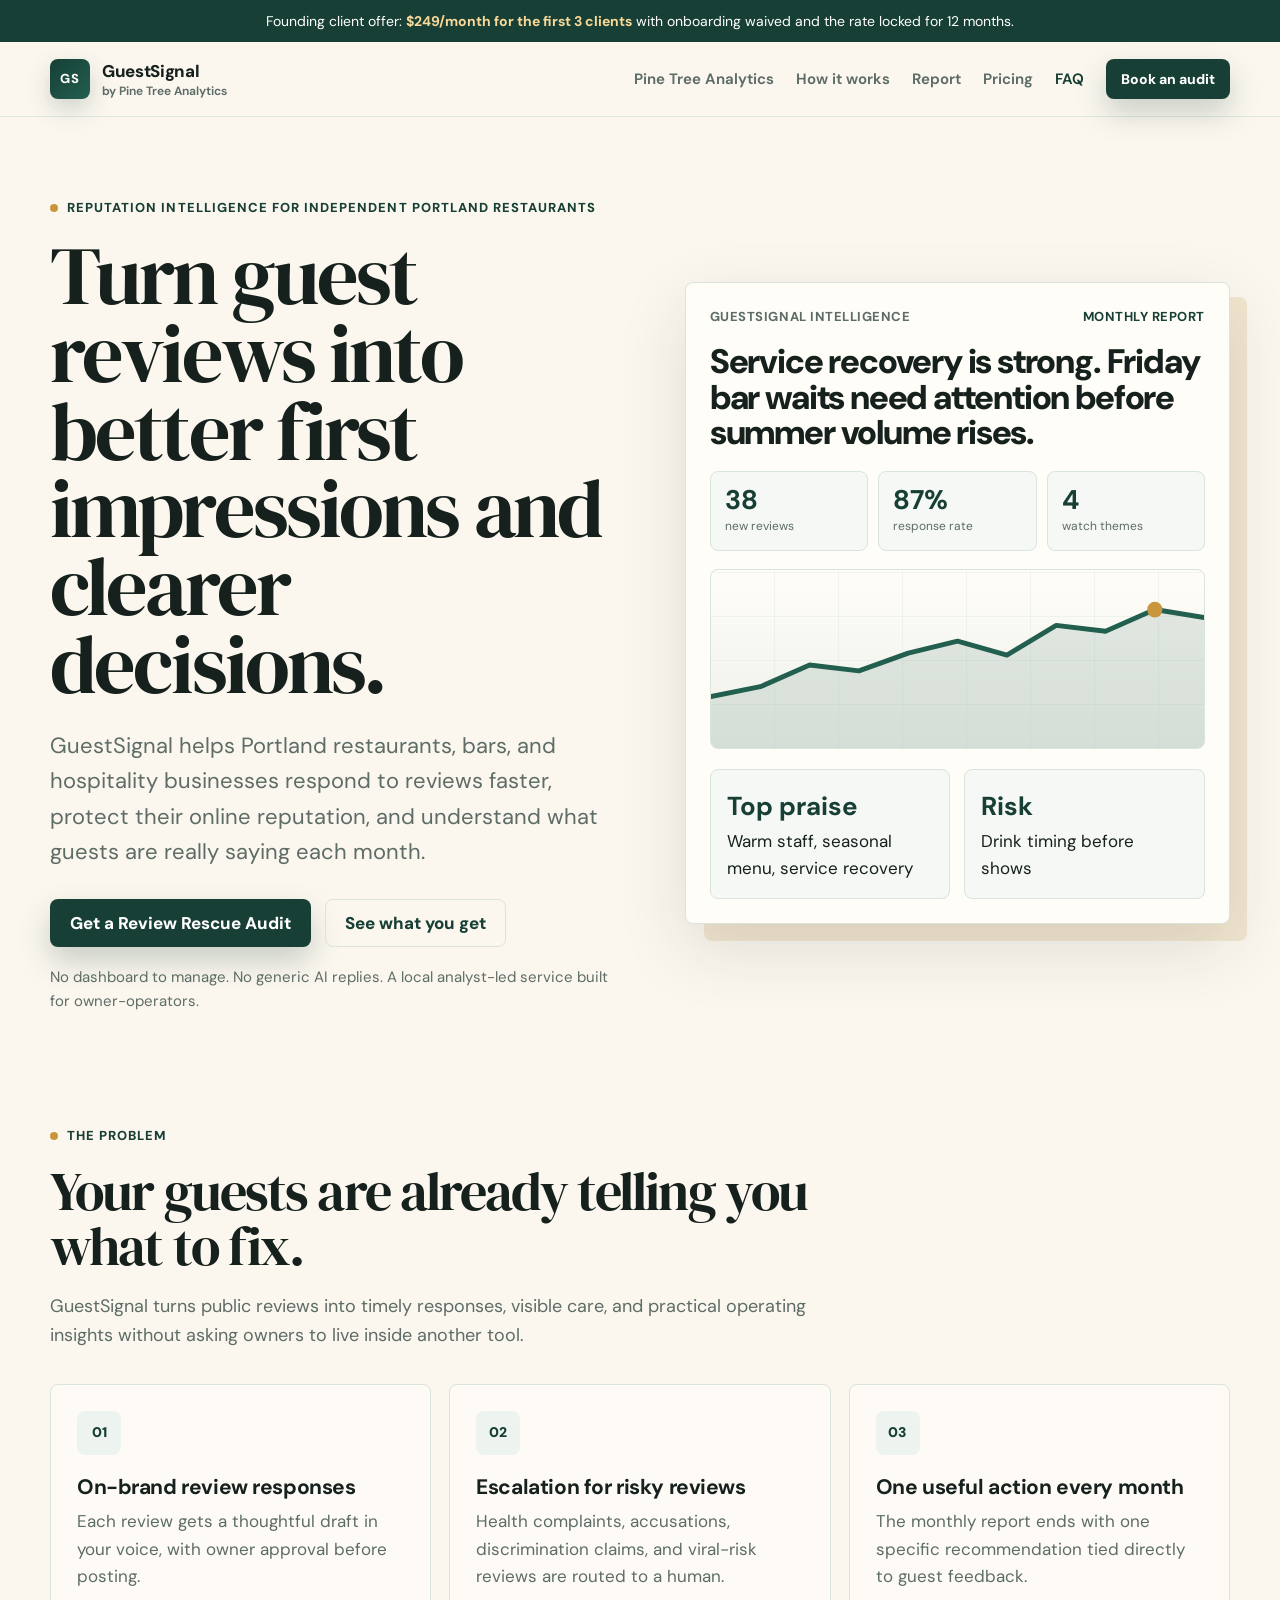
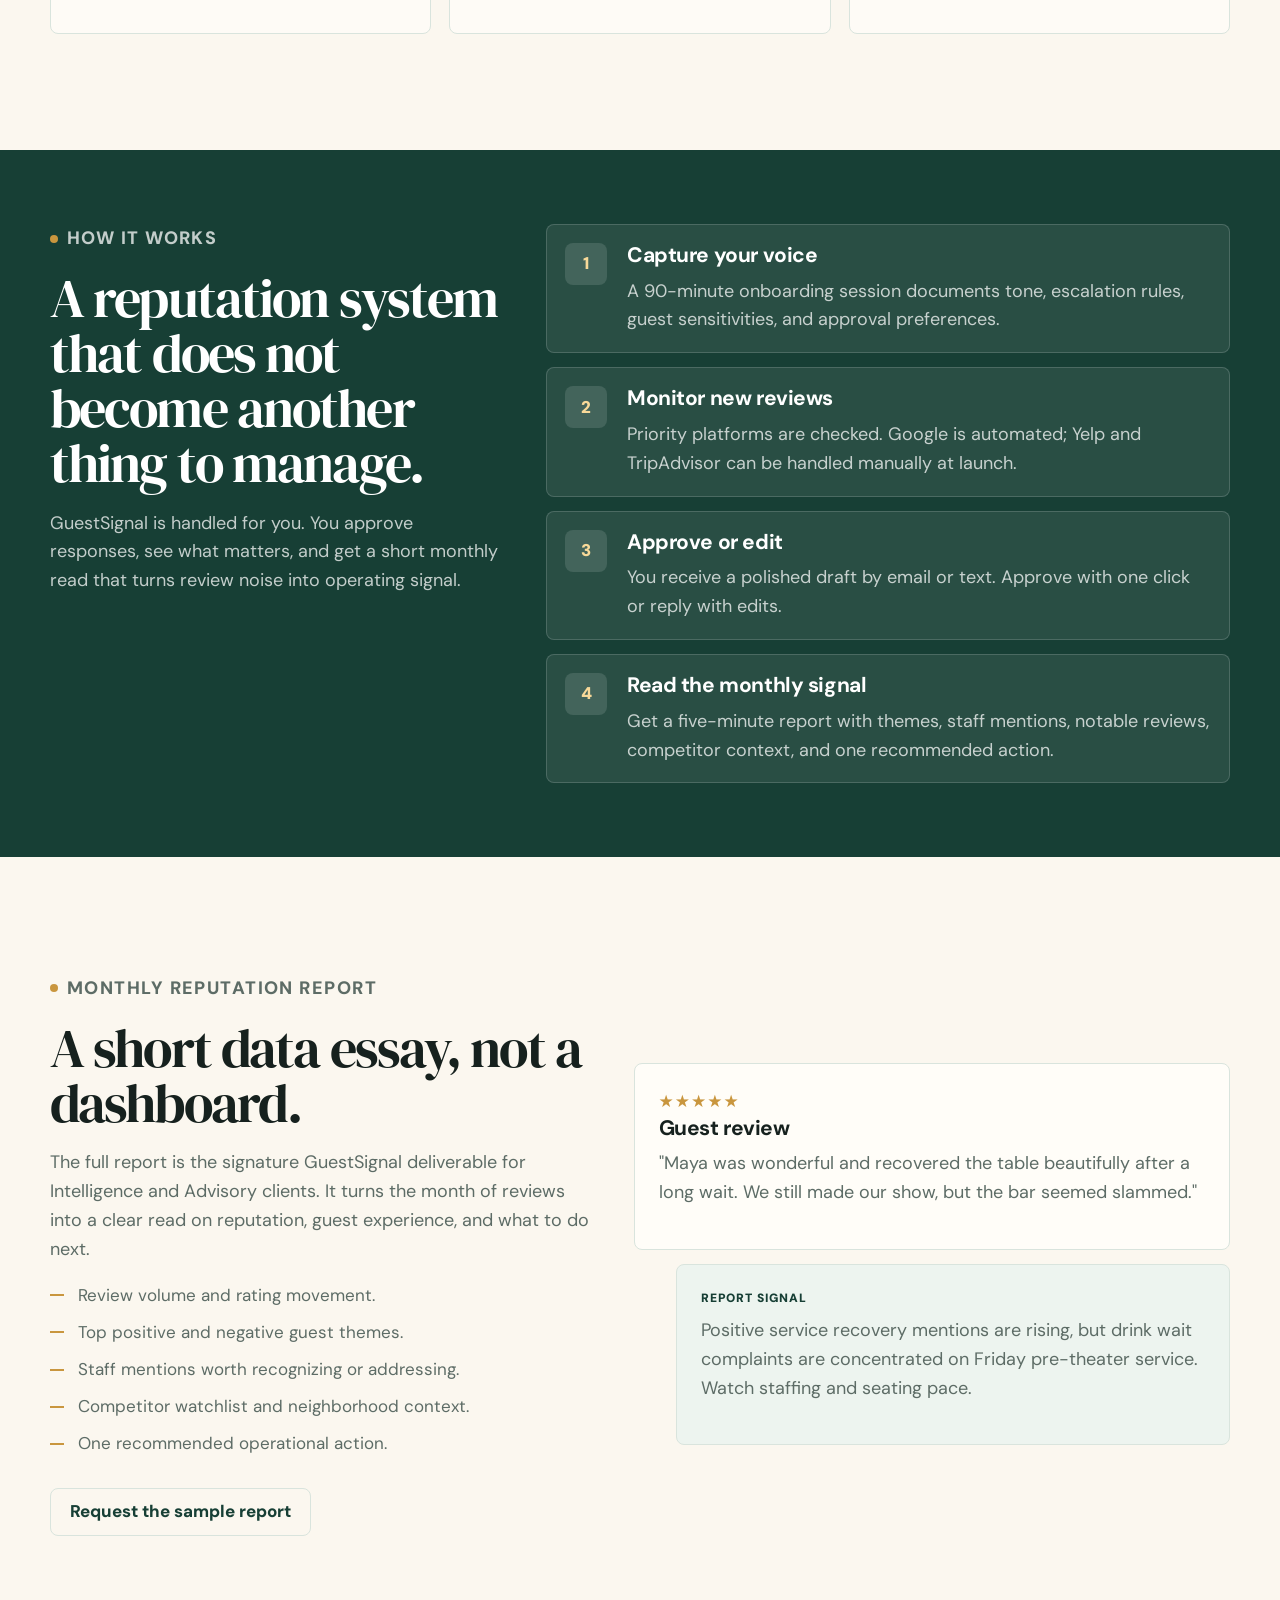
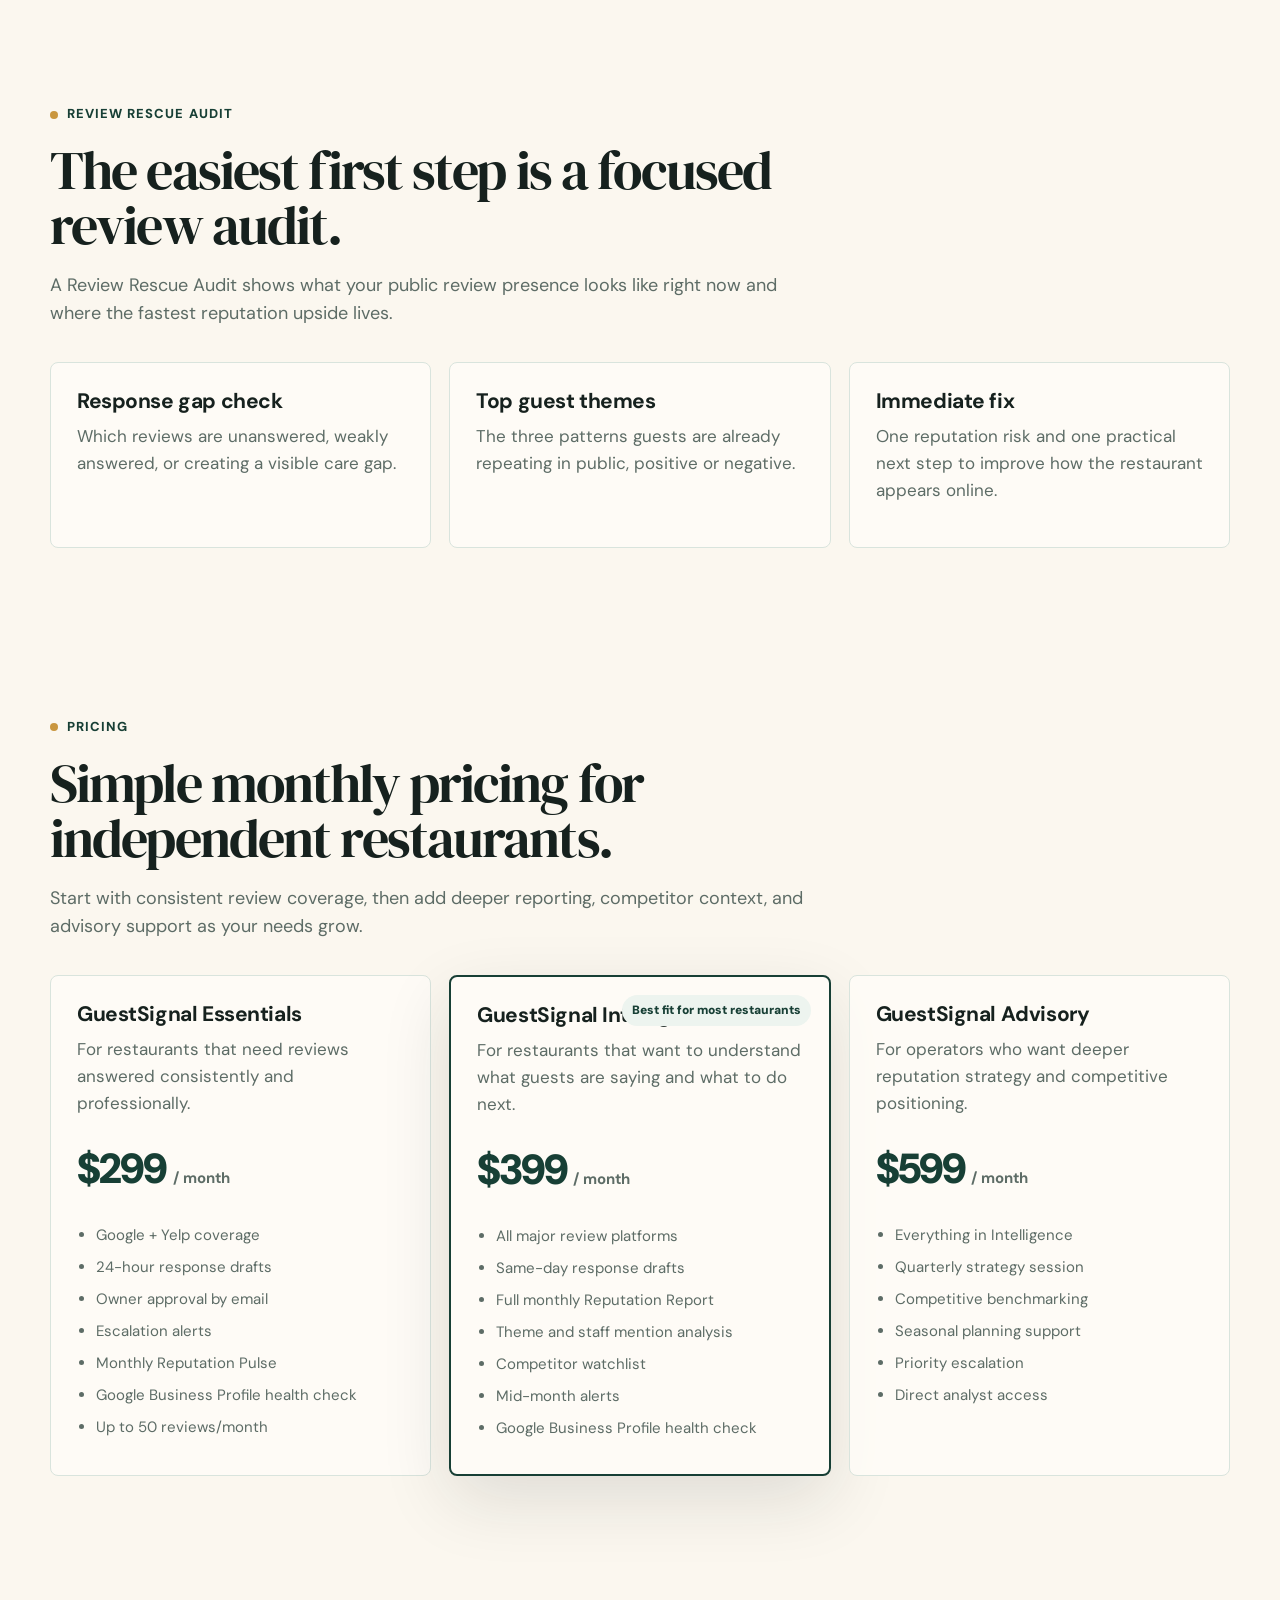
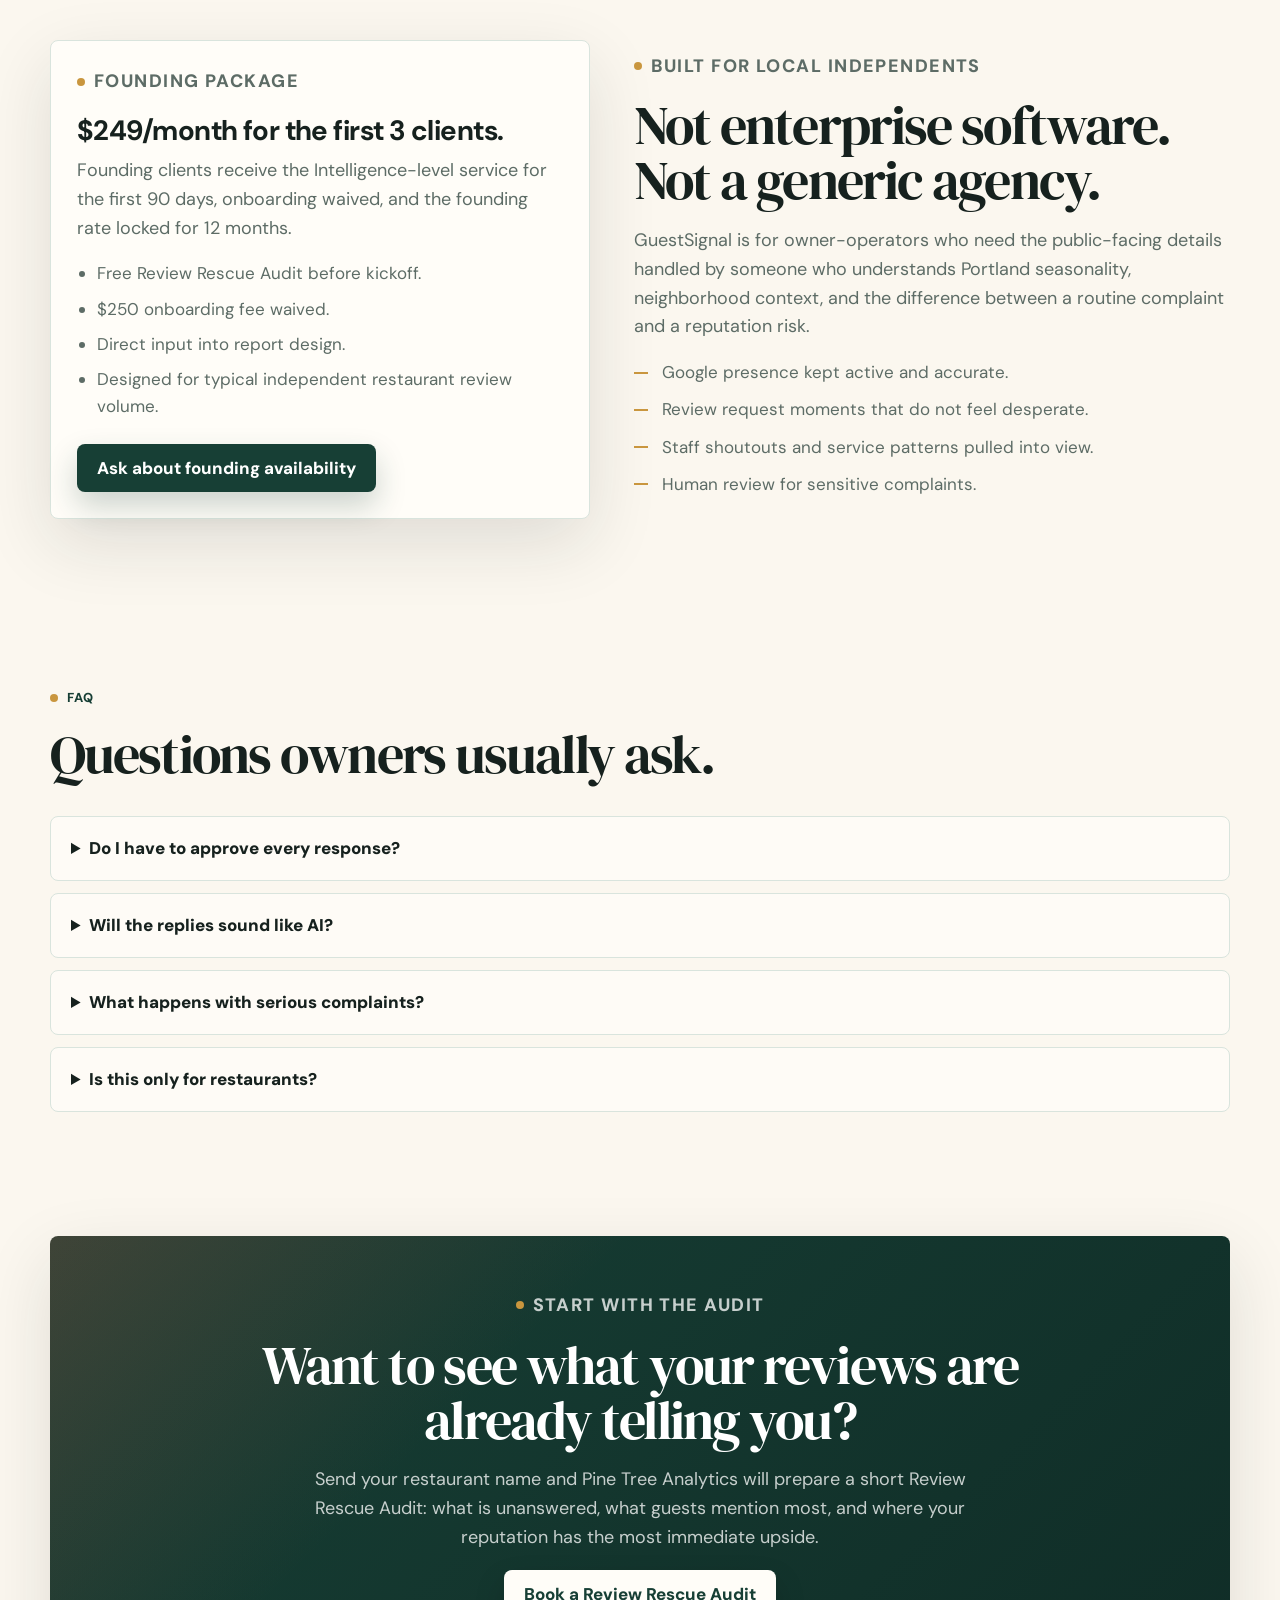
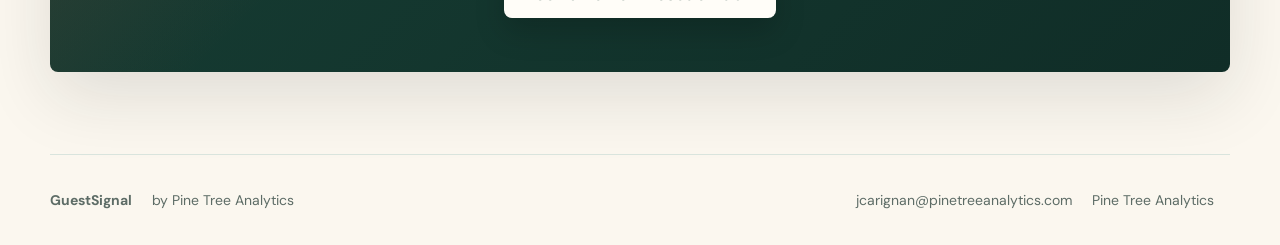
==== guestsignal/index.html @ f6eaa719 "Rebuild Pine Tree Analytics and GuestSignal landing pages" ====
<!DOCTYPE html>
<html lang="en">
<head>
  <meta charset="UTF-8" />
  <meta name="viewport" content="width=device-width, initial-scale=1.0" />
  <title>GuestSignal by Pine Tree Analytics | Review Response and Reputation Intelligence</title>
  <meta
    name="description"
    content="GuestSignal helps Portland restaurants respond to reviews, protect their public reputation, and turn guest feedback into practical monthly operating signals."
  />
  <link rel="preconnect" href="https://fonts.googleapis.com" />
  <link rel="preconnect" href="https://fonts.gstatic.com" crossorigin />
  <link href="https://fonts.googleapis.com/css2?family=DM+Serif+Display:ital@0;1&family=DM+Sans:wght@300;400;500;600;700&display=swap" rel="stylesheet" />
  <link rel="stylesheet" href="../style.css" />
</head>
<body class="service-layout">
  <div class="announcement">
    Founding client offer: <strong>$249/month for the first 3 clients</strong> with onboarding waived and the rate locked for 12 months.
  </div>

  <header class="site-header">
    <nav class="site-nav" aria-label="Main navigation">
      <a class="brand" href="/">
        <span class="brand-mark" aria-hidden="true">GS</span>
        <span>
          GuestSignal
          <small>by Pine Tree Analytics</small>
        </span>
      </a>
      <button class="nav-toggle" type="button" aria-expanded="false" aria-controls="primary-navigation">
        <span class="sr-only">Toggle navigation</span>
        <span></span>
        <span></span>
        <span></span>
      </button>
      <div class="nav-links" id="primary-navigation">
        <a href="/">Pine Tree Analytics</a>
        <a href="#how">How it works</a>
        <a href="#report">Report</a>
        <a href="#pricing">Pricing</a>
        <a href="#faq">FAQ</a>
        <a class="button button-small" href="mailto:jcarignan@pinetreeanalytics.com?subject=Review%20Rescue%20Audit">Book an audit</a>
      </div>
    </nav>
  </header>

  <main>
    <section class="hero hero-service">
      <div class="hero-copy reveal">
        <p class="eyebrow"><span></span> Reputation intelligence for independent Portland restaurants</p>
        <h1>Turn guest reviews into better first impressions and clearer decisions.</h1>
        <p class="lead">
          GuestSignal helps Portland restaurants, bars, and hospitality businesses respond to reviews faster, protect their online reputation, and understand what guests are really saying each month.
        </p>
        <div class="hero-actions">
          <a class="button" href="mailto:jcarignan@pinetreeanalytics.com?subject=Review%20Rescue%20Audit">Get a Review Rescue Audit</a>
          <a class="button button-secondary" href="#report">See what you get</a>
        </div>
        <p class="microcopy">No dashboard to manage. No generic AI replies. A local analyst-led service built for owner-operators.</p>
      </div>

      <div class="report-shell reveal" aria-label="Sample monthly reputation report preview">
        <div class="report-topline">
          <span>GuestSignal Intelligence</span>
          <strong>Monthly report</strong>
        </div>
        <div class="report-headline">
          Service recovery is strong. Friday bar waits need attention before summer volume rises.
        </div>
        <div class="metric-grid">
          <div class="metric">
            <strong>38</strong>
            <span>new reviews</span>
          </div>
          <div class="metric">
            <strong>87%</strong>
            <span>response rate</span>
          </div>
          <div class="metric">
            <strong>4</strong>
            <span>watch themes</span>
          </div>
        </div>
        <div class="signal-chart" aria-hidden="true">
          <svg viewBox="0 0 520 180" preserveAspectRatio="none">
            <path class="chart-fill" d="M0 128 L52 118 L104 96 L156 102 L208 84 L260 72 L312 86 L364 56 L416 62 L468 40 L520 48 L520 180 L0 180 Z"></path>
            <polyline points="0,128 52,118 104,96 156,102 208,84 260,72 312,86 364,56 416,62 468,40 520,48"></polyline>
            <circle cx="468" cy="40" r="8"></circle>
          </svg>
        </div>
        <div class="service-proof">
          <div class="proof-tile">
            <strong>Top praise</strong>
            Warm staff, seasonal menu, service recovery
          </div>
          <div class="proof-tile">
            <strong>Risk</strong>
            Drink timing before shows
          </div>
        </div>
      </div>
    </section>

    <section class="section section-tight">
      <div class="section-header reveal">
        <p class="eyebrow"><span></span> The problem</p>
        <h2>Your guests are already telling you what to fix.</h2>
        <p>
          GuestSignal turns public reviews into timely responses, visible care, and practical operating insights without asking owners to live inside another tool.
        </p>
      </div>
      <div class="feature-grid">
        <article class="feature-card reveal">
          <div class="icon-badge">01</div>
          <h3>On-brand review responses</h3>
          <p>Each review gets a thoughtful draft in your voice, with owner approval before posting.</p>
        </article>
        <article class="feature-card reveal">
          <div class="icon-badge">02</div>
          <h3>Escalation for risky reviews</h3>
          <p>Health complaints, accusations, discrimination claims, and viral-risk reviews are routed to a human.</p>
        </article>
        <article class="feature-card reveal">
          <div class="icon-badge">03</div>
          <h3>One useful action every month</h3>
          <p>The monthly report ends with one specific recommendation tied directly to guest feedback.</p>
        </article>
      </div>
    </section>

    <section class="band" id="how">
      <div class="section workflow">
        <div class="reveal">
          <p class="eyebrow eyebrow-on-dark"><span></span> How it works</p>
          <h2>A reputation system that does not become another thing to manage.</h2>
          <p>
            GuestSignal is handled for you. You approve responses, see what matters, and get a short monthly read that turns review noise into operating signal.
          </p>
        </div>
        <div class="step-list">
          <article class="step-card reveal">
            <span>1</span>
            <div>
              <h3>Capture your voice</h3>
              <p>A 90-minute onboarding session documents tone, escalation rules, guest sensitivities, and approval preferences.</p>
            </div>
          </article>
          <article class="step-card reveal">
            <span>2</span>
            <div>
              <h3>Monitor new reviews</h3>
              <p>Priority platforms are checked. Google is automated; Yelp and TripAdvisor can be handled manually at launch.</p>
            </div>
          </article>
          <article class="step-card reveal">
            <span>3</span>
            <div>
              <h3>Approve or edit</h3>
              <p>You receive a polished draft by email or text. Approve with one click or reply with edits.</p>
            </div>
          </article>
          <article class="step-card reveal">
            <span>4</span>
            <div>
              <h3>Read the monthly signal</h3>
              <p>Get a five-minute report with themes, staff mentions, notable reviews, competitor context, and one recommended action.</p>
            </div>
          </article>
        </div>
      </div>
    </section>

    <section class="section split-section" id="report">
      <div class="reveal">
        <p class="eyebrow"><span></span> Monthly Reputation Report</p>
        <h2>A short data essay, not a dashboard.</h2>
        <p>
          The full report is the signature GuestSignal deliverable for Intelligence and Advisory clients. It turns the month of reviews into a clear read on reputation, guest experience, and what to do next.
        </p>
        <ul class="check-list">
          <li>Review volume and rating movement.</li>
          <li>Top positive and negative guest themes.</li>
          <li>Staff mentions worth recognizing or addressing.</li>
          <li>Competitor watchlist and neighborhood context.</li>
          <li>One recommended operational action.</li>
        </ul>
        <div class="button-row">
          <a class="button button-secondary" href="mailto:jcarignan@pinetreeanalytics.com?subject=GuestSignal%20Sample%20Report">Request the sample report</a>
        </div>
      </div>
      <div class="review-stack reveal">
        <article class="review-card">
          <div class="stars" aria-label="Five star review">&#9733;&#9733;&#9733;&#9733;&#9733;</div>
          <h3>Guest review</h3>
          <p>"Maya was wonderful and recovered the table beautifully after a long wait. We still made our show, but the bar seemed slammed."</p>
        </article>
        <article class="draft-card">
          <span>Report signal</span>
          <p>Positive service recovery mentions are rising, but drink wait complaints are concentrated on Friday pre-theater service. Watch staffing and seating pace.</p>
        </article>
      </div>
    </section>

    <section class="section">
      <div class="section-header reveal">
        <p class="eyebrow"><span></span> Review Rescue Audit</p>
        <h2>The easiest first step is a focused review audit.</h2>
        <p>
          A Review Rescue Audit shows what your public review presence looks like right now and where the fastest reputation upside lives.
        </p>
      </div>
      <div class="audit-grid">
        <article class="audit-card reveal">
          <h3>Response gap check</h3>
          <p>Which reviews are unanswered, weakly answered, or creating a visible care gap.</p>
        </article>
        <article class="audit-card reveal">
          <h3>Top guest themes</h3>
          <p>The three patterns guests are already repeating in public, positive or negative.</p>
        </article>
        <article class="audit-card reveal">
          <h3>Immediate fix</h3>
          <p>One reputation risk and one practical next step to improve how the restaurant appears online.</p>
        </article>
      </div>
    </section>

    <section class="section" id="pricing">
      <div class="section-header reveal">
        <p class="eyebrow"><span></span> Pricing</p>
        <h2>Simple monthly pricing for independent restaurants.</h2>
        <p>
          Start with consistent review coverage, then add deeper reporting, competitor context, and advisory support as your needs grow.
        </p>
      </div>
      <div class="pricing-grid">
        <article class="price-card reveal">
          <h3>GuestSignal Essentials</h3>
          <p>For restaurants that need reviews answered consistently and professionally.</p>
          <div class="price">$299 <span>/ month</span></div>
          <ul>
            <li>Google + Yelp coverage</li>
            <li>24-hour response drafts</li>
            <li>Owner approval by email</li>
            <li>Escalation alerts</li>
            <li>Monthly Reputation Pulse</li>
            <li>Google Business Profile health check</li>
            <li>Up to 50 reviews/month</li>
          </ul>
        </article>

        <article class="price-card featured reveal">
          <div class="price-tag">Best fit for most restaurants</div>
          <h3>GuestSignal Intelligence</h3>
          <p>For restaurants that want to understand what guests are saying and what to do next.</p>
          <div class="price">$399 <span>/ month</span></div>
          <ul>
            <li>All major review platforms</li>
            <li>Same-day response drafts</li>
            <li>Full monthly Reputation Report</li>
            <li>Theme and staff mention analysis</li>
            <li>Competitor watchlist</li>
            <li>Mid-month alerts</li>
            <li>Google Business Profile health check</li>
          </ul>
        </article>

        <article class="price-card reveal">
          <h3>GuestSignal Advisory</h3>
          <p>For operators who want deeper reputation strategy and competitive positioning.</p>
          <div class="price">$599 <span>/ month</span></div>
          <ul>
            <li>Everything in Intelligence</li>
            <li>Quarterly strategy session</li>
            <li>Competitive benchmarking</li>
            <li>Seasonal planning support</li>
            <li>Priority escalation</li>
            <li>Direct analyst access</li>
          </ul>
        </article>
      </div>
    </section>

    <section class="section split-section">
      <div class="offer-panel reveal">
        <p class="eyebrow"><span></span> Founding package</p>
        <h3>$249/month for the first 3 clients.</h3>
        <p>
          Founding clients receive the Intelligence-level service for the first 90 days, onboarding waived, and the founding rate locked for 12 months.
        </p>
        <ul>
          <li>Free Review Rescue Audit before kickoff.</li>
          <li>$250 onboarding fee waived.</li>
          <li>Direct input into report design.</li>
          <li>Designed for typical independent restaurant review volume.</li>
        </ul>
        <a class="button" href="mailto:jcarignan@pinetreeanalytics.com?subject=Review%20Rescue%20Audit">Ask about founding availability</a>
      </div>
      <div class="reveal">
        <p class="eyebrow"><span></span> Built for local independents</p>
        <h2>Not enterprise software. Not a generic agency.</h2>
        <p>
          GuestSignal is for owner-operators who need the public-facing details handled by someone who understands Portland seasonality, neighborhood context, and the difference between a routine complaint and a reputation risk.
        </p>
        <ul class="check-list">
          <li>Google presence kept active and accurate.</li>
          <li>Review request moments that do not feel desperate.</li>
          <li>Staff shoutouts and service patterns pulled into view.</li>
          <li>Human review for sensitive complaints.</li>
        </ul>
      </div>
    </section>

    <section class="section" id="faq">
      <div class="section-header reveal">
        <p class="eyebrow"><span></span> FAQ</p>
        <h2>Questions owners usually ask.</h2>
      </div>
      <div class="faq">
        <details class="reveal">
          <summary>Do I have to approve every response?</summary>
          <p>You can approve each response by email or text. If you prefer, safe non-escalated drafts can follow an agreed fallback after the approval window.</p>
        </details>
        <details class="reveal">
          <summary>Will the replies sound like AI?</summary>
          <p>No generic replies. Onboarding creates a voice profile for your business, and every edit you make becomes calibration.</p>
        </details>
        <details class="reveal">
          <summary>What happens with serious complaints?</summary>
          <p>Health complaints, accusations, discrimination claims, and viral-risk reviews are escalated for human review and are never treated like routine responses.</p>
        </details>
        <details class="reveal">
          <summary>Is this only for restaurants?</summary>
          <p>The launch focus is independent Portland restaurants, bars, and hospitality businesses. The same approach can also fit boutique hotels, salons, wellness studios, and specialty retail.</p>
        </details>
      </div>
    </section>

    <section class="section final-cta">
      <div class="cta-panel reveal">
        <p class="eyebrow eyebrow-on-dark"><span></span> Start with the audit</p>
        <h2>Want to see what your reviews are already telling you?</h2>
        <p>
          Send your restaurant name and Pine Tree Analytics will prepare a short Review Rescue Audit: what is unanswered, what guests mention most, and where your reputation has the most immediate upside.
        </p>
        <a class="button button-light" href="mailto:jcarignan@pinetreeanalytics.com?subject=Review%20Rescue%20Audit">Book a Review Rescue Audit</a>
      </div>
    </section>
  </main>

  <footer class="site-footer">
    <div>
      <strong>GuestSignal</strong>
      <span>by Pine Tree Analytics</span>
    </div>
    <div>
      <a href="mailto:jcarignan@pinetreeanalytics.com">jcarignan@pinetreeanalytics.com</a>
      <a href="/">Pine Tree Analytics</a>
    </div>
  </footer>

  <script src="../script.js"></script>
</body>
</html>
---- style.css ----
*, *::before, *::after {
  box-sizing: border-box;
}

:root {
  --pine: #173f35;
  --pine-2: #225f4f;
  --moss: #6f8d61;
  --gold: #c9963e;
  --brick: #9b4f3d;
  --cream: #fbf7ef;
  --paper: #fffdf8;
  --sage: #edf4ef;
  --mist: #f5f8f4;
  --ink: #16211e;
  --muted: #5d6c66;
  --line: #d9e4dd;
  --shadow: 0 24px 70px rgba(22, 33, 30, 0.12);
  --serif: "DM Serif Display", Georgia, serif;
  --sans: "DM Sans", Inter, ui-sans-serif, system-ui, -apple-system, BlinkMacSystemFont, "Segoe UI", sans-serif;
}

html {
  scroll-behavior: smooth;
  overflow-x: hidden;
}

body {
  margin: 0;
  font-family: var(--sans);
  color: var(--ink);
  background: var(--cream);
  font-size: 17px;
  line-height: 1.6;
  -webkit-font-smoothing: antialiased;
  overflow-x: hidden;
}

body.nav-open {
  overflow: hidden;
}

a {
  color: inherit;
  text-decoration: none;
}

img,
svg {
  max-width: 100%;
}

.sr-only {
  position: absolute;
  width: 1px;
  height: 1px;
  padding: 0;
  margin: -1px;
  overflow: hidden;
  clip: rect(0, 0, 0, 0);
  white-space: nowrap;
  border: 0;
}

.site-header {
  position: sticky;
  top: 0;
  z-index: 50;
  background: rgba(251, 247, 239, 0.93);
  border-bottom: 1px solid rgba(217, 228, 221, 0.86);
  backdrop-filter: blur(14px);
}

.site-nav {
  width: min(1180px, calc(100% - 44px));
  min-height: 74px;
  margin: 0 auto;
  display: flex;
  align-items: center;
  justify-content: space-between;
  gap: 24px;
}

.brand {
  display: inline-flex;
  align-items: center;
  gap: 12px;
  font-weight: 800;
  letter-spacing: -0.02em;
}

.brand small {
  display: block;
  margin-top: -3px;
  color: var(--muted);
  font-size: 12px;
  font-weight: 650;
  letter-spacing: 0;
}

.brand-mark {
  width: 40px;
  height: 40px;
  border-radius: 8px;
  display: grid;
  place-items: center;
  color: white;
  background: linear-gradient(135deg, var(--pine), var(--pine-2));
  box-shadow: 0 10px 24px rgba(23, 63, 53, 0.2);
  font-size: 13px;
  letter-spacing: 0.04em;
}

.nav-links {
  display: flex;
  align-items: center;
  gap: 22px;
  color: var(--muted);
  font-size: 15px;
  font-weight: 650;
}

.nav-links a {
  transition: color 0.18s ease;
}

.nav-links a:hover,
.nav-links a.active {
  color: var(--pine);
}

.nav-toggle {
  display: none;
  width: 42px;
  height: 42px;
  border: 1px solid var(--line);
  border-radius: 8px;
  background: var(--paper);
  padding: 10px;
}

.nav-toggle span:not(.sr-only) {
  display: block;
  height: 2px;
  margin: 5px 0;
  background: var(--pine);
}

.announcement {
  background: var(--pine);
  color: white;
  padding: 10px 22px;
  text-align: center;
  font-size: 14px;
}

.announcement strong {
  color: #f8d999;
}

.hero {
  width: min(1180px, calc(100% - 44px));
  margin: 0 auto;
  padding: 88px 0 72px;
  display: grid;
  grid-template-columns: minmax(0, 1.03fr) minmax(340px, 0.97fr);
  gap: 56px;
  align-items: center;
}

.hero-service {
  padding-top: 76px;
}

.hero-copy {
  max-width: 710px;
}

.eyebrow {
  display: inline-flex;
  align-items: center;
  gap: 9px;
  margin: 0 0 18px;
  color: var(--pine);
  font-size: 13px;
  font-weight: 800;
  letter-spacing: 0.08em;
  text-transform: uppercase;
}

.eyebrow span {
  width: 8px;
  height: 8px;
  border-radius: 99px;
  background: var(--gold);
}

.eyebrow-on-dark {
  color: #f8d999;
}

h1,
h2,
h3,
p {
  margin-top: 0;
}

h1,
h2 {
  font-family: var(--serif);
  font-weight: 400;
  letter-spacing: -0.035em;
}

h1 {
  margin-bottom: 24px;
  font-size: clamp(46px, 6.6vw, 82px);
  line-height: 0.95;
}

h2 {
  margin-bottom: 18px;
  font-size: clamp(34px, 4.2vw, 54px);
  line-height: 1.02;
}

h3 {
  margin-bottom: 9px;
  font-size: 21px;
  line-height: 1.18;
  letter-spacing: -0.02em;
}

.lead {
  max-width: 660px;
  color: var(--muted);
  font-size: clamp(19px, 2vw, 22px);
}

.hero-actions,
.button-row {
  display: flex;
  flex-wrap: wrap;
  gap: 14px;
  align-items: center;
  margin-top: 30px;
}

.button {
  display: inline-flex;
  align-items: center;
  justify-content: center;
  min-height: 48px;
  padding: 13px 19px;
  border: 1px solid transparent;
  border-radius: 8px;
  background: var(--pine);
  color: white;
  box-shadow: 0 14px 30px rgba(23, 63, 53, 0.22);
  font-weight: 800;
  line-height: 1.1;
  text-align: center;
  transition: transform 0.16s ease, box-shadow 0.16s ease, background 0.16s ease;
}

.button:hover {
  transform: translateY(-1px);
  background: var(--pine-2);
  box-shadow: 0 18px 36px rgba(23, 63, 53, 0.25);
}

.button-small {
  min-height: 40px;
  padding: 10px 14px;
  font-size: 14px;
}

.button-secondary {
  background: transparent;
  color: var(--pine);
  border-color: var(--line);
  box-shadow: none;
}

.button-secondary:hover {
  background: var(--sage);
  box-shadow: none;
}

.button-light {
  background: var(--paper);
  color: var(--pine);
  box-shadow: 0 14px 30px rgba(0, 0, 0, 0.18);
}

.button-light:hover {
  background: #ffffff;
}

.microcopy {
  margin: 18px 0 0;
  color: var(--muted);
  font-size: 15px;
}

.report-shell {
  position: relative;
  padding: 24px;
  border: 1px solid var(--line);
  border-radius: 8px;
  background: var(--paper);
  box-shadow: var(--shadow);
}

.report-shell::before {
  content: "";
  position: absolute;
  inset: 14px -18px -18px 18px;
  z-index: -1;
  border-radius: 8px;
  background: rgba(201, 150, 62, 0.18);
}

.report-topline {
  display: flex;
  justify-content: space-between;
  gap: 16px;
  color: var(--muted);
  font-size: 13px;
  font-weight: 750;
  letter-spacing: 0.04em;
  text-transform: uppercase;
}

.report-topline strong {
  color: var(--pine);
}

.report-headline {
  margin: 16px 0 20px;
  font-size: clamp(24px, 3vw, 34px);
  font-weight: 850;
  line-height: 1.05;
  letter-spacing: -0.035em;
}

.metric-grid {
  display: grid;
  grid-template-columns: repeat(3, 1fr);
  gap: 10px;
  margin-bottom: 18px;
}

.metric {
  min-width: 0;
  padding: 14px;
  border: 1px solid var(--line);
  border-radius: 8px;
  background: var(--mist);
}

.metric strong {
  display: block;
  color: var(--pine);
  font-size: 27px;
  line-height: 1;
}

.metric span {
  display: block;
  margin-top: 4px;
  color: var(--muted);
  font-size: 12px;
}

.signal-chart {
  height: 180px;
  overflow: hidden;
  border: 1px solid var(--line);
  border-radius: 8px;
  background:
    repeating-linear-gradient(to right, transparent 0, transparent 63px, rgba(217, 228, 221, 0.76) 64px),
    repeating-linear-gradient(to top, transparent 0, transparent 43px, rgba(217, 228, 221, 0.76) 44px),
    linear-gradient(to top, rgba(34, 95, 79, 0.08), transparent);
}

.signal-chart svg {
  width: 100%;
  height: 100%;
}

.signal-chart polyline {
  fill: none;
  stroke: var(--pine-2);
  stroke-width: 5;
  stroke-linecap: round;
  stroke-linejoin: round;
}

.signal-chart circle {
  fill: var(--gold);
}

.chart-fill {
  fill: rgba(34, 95, 79, 0.12);
}

.insight-box {
  margin-top: 16px;
  padding: 16px;
  border-left: 4px solid var(--gold);
  border-radius: 8px;
  background: var(--cream);
  color: var(--ink);
  font-weight: 650;
}

.insight-box span {
  display: block;
  margin-bottom: 4px;
  color: var(--pine);
  font-size: 12px;
  font-weight: 850;
  letter-spacing: 0.08em;
  text-transform: uppercase;
}

.section {
  width: min(1180px, calc(100% - 44px));
  margin: 0 auto;
  padding: 82px 0;
}

.section-tight {
  padding-top: 36px;
}

.section-header {
  max-width: 760px;
  margin-bottom: 34px;
}

.section-header p:not(.eyebrow),
.split-section p,
.workflow p,
.founder-panel p,
.cta-panel p {
  color: var(--muted);
  font-size: 18px;
}

.feature-grid,
.pricing-grid,
.audit-grid {
  display: grid;
  grid-template-columns: repeat(3, 1fr);
  gap: 18px;
}

.feature-card,
.price-card,
.audit-card,
.faq details {
  border: 1px solid var(--line);
  border-radius: 8px;
  background: rgba(255, 253, 248, 0.82);
}

.feature-card,
.audit-card {
  padding: 26px;
}

.feature-card p,
.audit-card p,
.price-card p,
.faq p {
  color: var(--muted);
}

.icon-badge {
  width: 44px;
  height: 44px;
  margin-bottom: 20px;
  display: grid;
  place-items: center;
  border-radius: 8px;
  background: var(--sage);
  color: var(--pine);
  font-size: 14px;
  font-weight: 900;
}

.band {
  margin: 34px 0;
  background: var(--pine);
  color: white;
}

.band h2,
.band h3 {
  color: white;
}

.band p {
  color: rgba(255, 255, 255, 0.74);
}

.workflow {
  display: grid;
  grid-template-columns: minmax(0, 0.8fr) minmax(0, 1.2fr);
  gap: 40px;
  align-items: start;
  padding-top: 74px;
  padding-bottom: 74px;
}

.text-link {
  display: inline-flex;
  margin-top: 14px;
  color: #f8d999;
  font-weight: 850;
  border-bottom: 2px solid rgba(248, 217, 153, 0.5);
}

.step-list {
  display: grid;
  gap: 14px;
}

.step-card {
  display: grid;
  grid-template-columns: 46px 1fr;
  gap: 16px;
  padding: 18px;
  border: 1px solid rgba(255, 255, 255, 0.16);
  border-radius: 8px;
  background: rgba(255, 255, 255, 0.08);
}

.step-card span {
  width: 42px;
  height: 42px;
  display: grid;
  place-items: center;
  border-radius: 8px;
  background: rgba(255, 255, 255, 0.12);
  color: #f8d999;
  font-weight: 900;
}

.step-card p {
  margin-bottom: 0;
}

.split-section {
  display: grid;
  grid-template-columns: minmax(0, 0.95fr) minmax(340px, 1.05fr);
  gap: 44px;
  align-items: center;
}

.review-stack {
  display: grid;
  gap: 14px;
}

.review-card,
.draft-card {
  padding: 24px;
  border: 1px solid var(--line);
  border-radius: 8px;
}

.review-card {
  background: var(--paper);
}

.draft-card {
  margin-left: 42px;
  background: var(--sage);
}

.draft-card span {
  display: block;
  margin-bottom: 8px;
  color: var(--pine);
  font-size: 12px;
  font-weight: 900;
  letter-spacing: 0.08em;
  text-transform: uppercase;
}

.stars {
  color: var(--gold);
  letter-spacing: 1px;
}

.founder-section {
  padding-top: 32px;
}

.founder-panel {
  display: grid;
  grid-template-columns: minmax(0, 0.86fr) minmax(0, 1.14fr);
  gap: 36px;
  padding: 34px;
  border: 1px solid var(--line);
  border-radius: 8px;
  background: var(--paper);
  box-shadow: 0 14px 40px rgba(22, 33, 30, 0.08);
}

.check-list {
  margin: 18px 0 0;
  padding: 0;
  list-style: none;
}

.check-list li {
  position: relative;
  margin: 10px 0;
  padding-left: 28px;
  color: var(--muted);
}

.check-list li::before {
  content: "";
  position: absolute;
  left: 0;
  top: 0.74em;
  width: 14px;
  height: 2px;
  background: var(--gold);
}

.final-cta {
  padding-top: 42px;
}

.cta-panel {
  padding: 54px 34px;
  border-radius: 8px;
  background:
    linear-gradient(135deg, rgba(155, 79, 61, 0.3), transparent 36%),
    linear-gradient(135deg, var(--pine), #102d27);
  color: white;
  text-align: center;
  box-shadow: var(--shadow);
}

.cta-panel h2 {
  max-width: 820px;
  margin-left: auto;
  margin-right: auto;
}

.cta-panel p {
  max-width: 710px;
  margin-left: auto;
  margin-right: auto;
  color: rgba(255, 255, 255, 0.76);
}

.site-footer {
  width: min(1180px, calc(100% - 44px));
  margin: 0 auto;
  padding: 34px 0;
  border-top: 1px solid var(--line);
  display: flex;
  justify-content: space-between;
  gap: 20px;
  flex-wrap: wrap;
  color: var(--muted);
  font-size: 14px;
}

.site-footer strong,
.site-footer span,
.site-footer a {
  margin-right: 16px;
}

.service-layout {
  overflow: hidden;
}

.service-proof {
  display: grid;
  grid-template-columns: 1fr 1fr;
  gap: 14px;
  margin-top: 20px;
}

.proof-tile {
  padding: 16px;
  border: 1px solid var(--line);
  border-radius: 8px;
  background: var(--mist);
}

.proof-tile strong {
  display: block;
  color: var(--pine);
  font-size: 26px;
}

.offer-panel {
  padding: 26px;
  border: 1px solid var(--line);
  border-radius: 8px;
  background: var(--paper);
  box-shadow: var(--shadow);
}

.offer-panel h3 {
  font-size: 28px;
}

.offer-panel ul {
  margin: 18px 0 24px;
  padding-left: 20px;
  color: var(--muted);
}

.offer-panel li {
  margin: 8px 0;
}

.price-card {
  position: relative;
  padding: 26px;
}

.price-card.featured {
  border: 2px solid var(--pine);
  box-shadow: var(--shadow);
  transform: translateY(-8px);
}

.price-tag {
  position: absolute;
  top: 18px;
  right: 18px;
  padding: 6px 10px;
  border-radius: 99px;
  background: var(--sage);
  color: var(--pine);
  font-size: 12px;
  font-weight: 900;
}

.price {
  margin: 18px 0;
  color: var(--pine);
  font-size: 42px;
  font-weight: 900;
  letter-spacing: -0.045em;
}

.price span {
  color: var(--muted);
  font-size: 15px;
  font-weight: 700;
  letter-spacing: 0;
}

.price-card ul {
  margin: 20px 0 0;
  padding-left: 19px;
  color: var(--muted);
  font-size: 15px;
}

.price-card li {
  margin: 8px 0;
}

.faq {
  display: grid;
  gap: 12px;
}

.faq details {
  padding: 18px 20px;
}

.faq summary {
  cursor: pointer;
  color: var(--ink);
  font-weight: 850;
}

.faq p {
  margin: 12px 0 0;
}

.redirect-page {
  min-height: 100vh;
  display: grid;
  place-items: center;
  padding: 24px;
  background: var(--cream);
}

.redirect-card {
  max-width: 620px;
  padding: 36px;
  border: 1px solid var(--line);
  border-radius: 8px;
  background: var(--paper);
  box-shadow: var(--shadow);
  text-align: center;
}

.reveal {
  opacity: 0;
  transform: translateY(26px);
  transition: opacity 0.65s ease, transform 0.65s ease;
}

.reveal.visible {
  opacity: 1;
  transform: none;
}

@media (max-width: 960px) {
  .hero,
  .workflow,
  .split-section,
  .founder-panel {
    grid-template-columns: 1fr;
  }

  .hero {
    padding-top: 58px;
  }

  .feature-grid,
  .pricing-grid,
  .audit-grid {
    grid-template-columns: 1fr;
  }

  .price-card.featured {
    transform: none;
  }
}

@media (max-width: 760px) {
  body {
    font-size: 16px;
  }

  .site-nav {
    width: min(100% - 28px, 1180px);
  }

  .nav-toggle {
    display: block;
  }

  .nav-links {
    position: fixed;
    left: 14px;
    right: 14px;
    top: 82px;
    display: none;
    flex-direction: column;
    align-items: stretch;
    gap: 0;
    padding: 12px;
    border: 1px solid var(--line);
    border-radius: 8px;
    background: var(--paper);
    box-shadow: var(--shadow);
  }

  .nav-links.open {
    display: flex;
  }

  .nav-links a {
    padding: 13px 12px;
  }

  .nav-links .button {
    margin-top: 6px;
  }

  .hero,
  .section,
  .site-footer {
    width: min(100% - 28px, 1180px);
  }

  .hero {
    grid-template-columns: 1fr;
    gap: 34px;
    padding-bottom: 48px;
  }

  h1 {
    font-size: clamp(42px, 13vw, 62px);
  }

  .metric-grid,
  .service-proof {
    grid-template-columns: 1fr;
  }

  .report-topline {
    display: grid;
  }

  .draft-card {
    margin-left: 0;
  }

  .section {
    padding: 62px 0;
  }

  .workflow {
    padding-top: 60px;
    padding-bottom: 60px;
  }

  .step-card {
    grid-template-columns: 1fr;
  }

  .founder-panel,
  .cta-panel {
    padding: 28px 22px;
  }
}

@media (prefers-reduced-motion: reduce) {
  html {
    scroll-behavior: auto;
  }

  *,
  *::before,
  *::after {
    transition-duration: 0.01ms !important;
    animation-duration: 0.01ms !important;
    animation-iteration-count: 1 !important;
  }

  .reveal {
    opacity: 1;
    transform: none;
  }
}
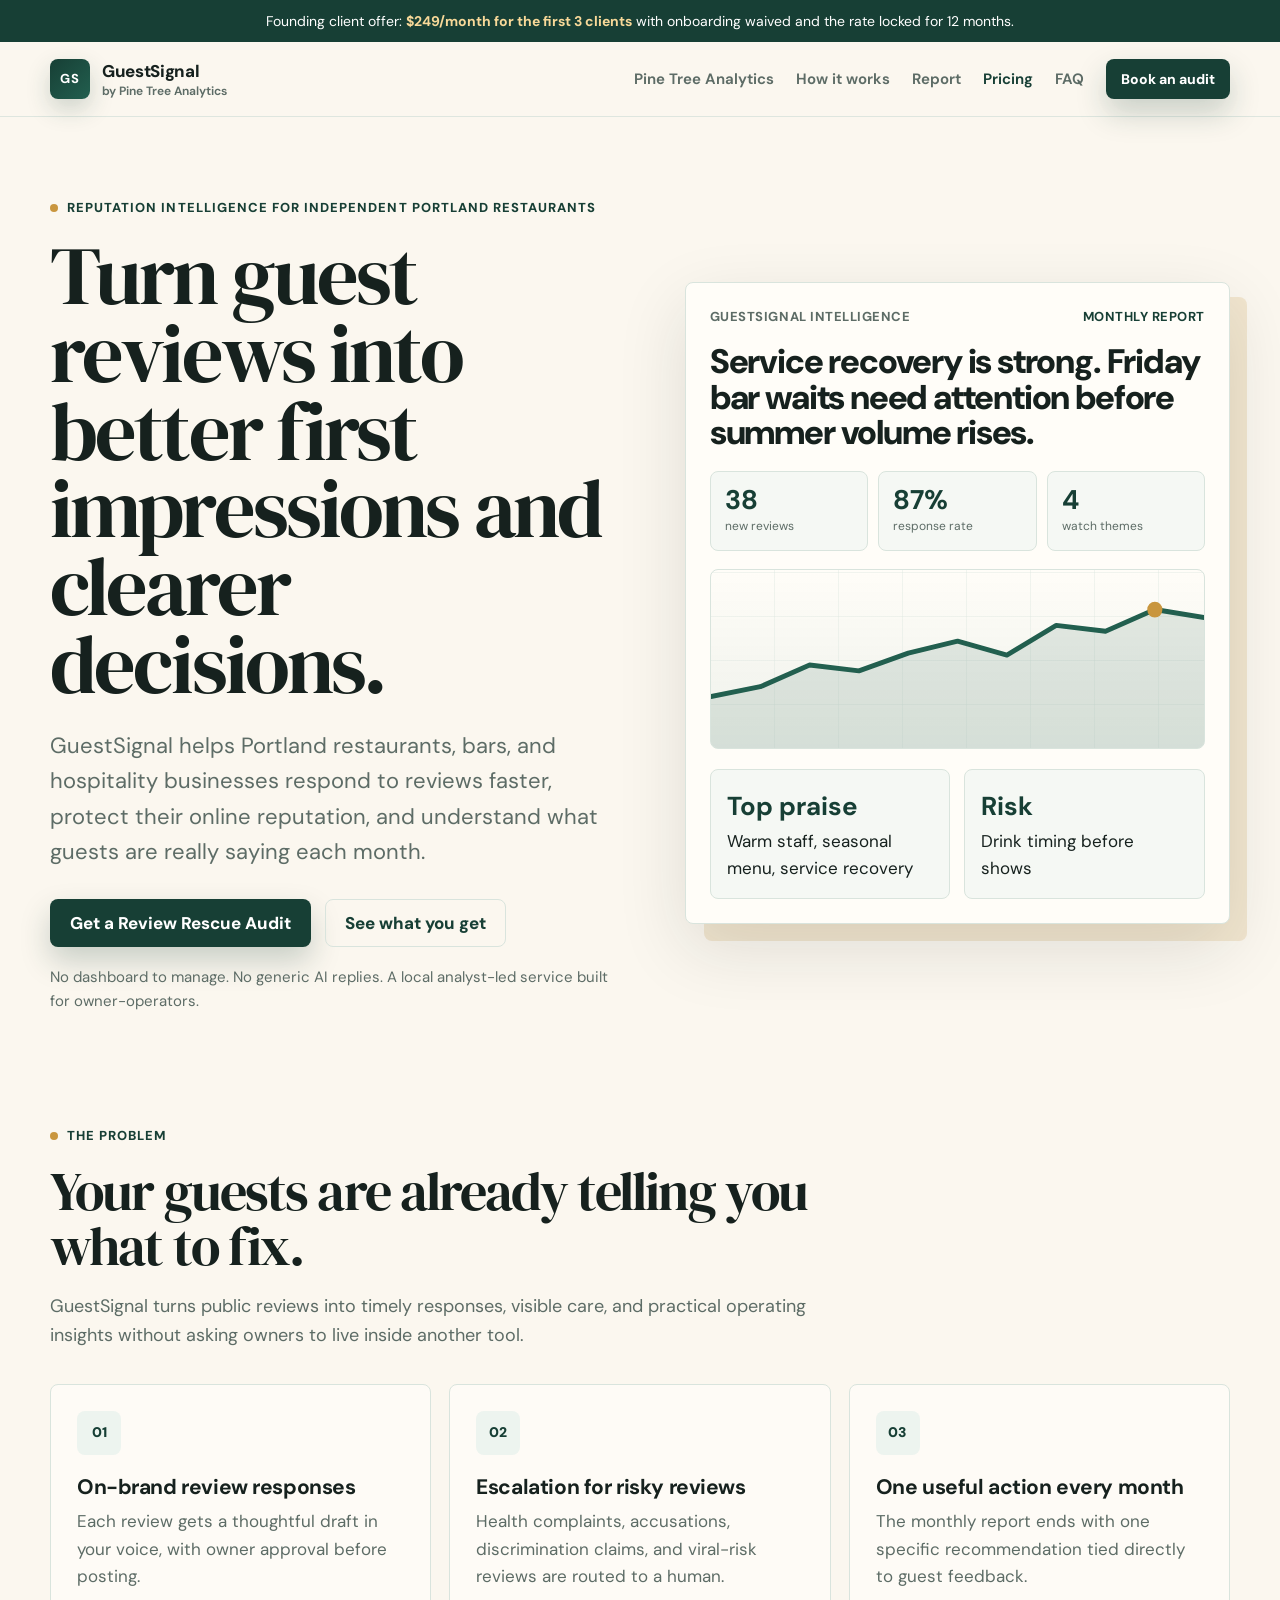
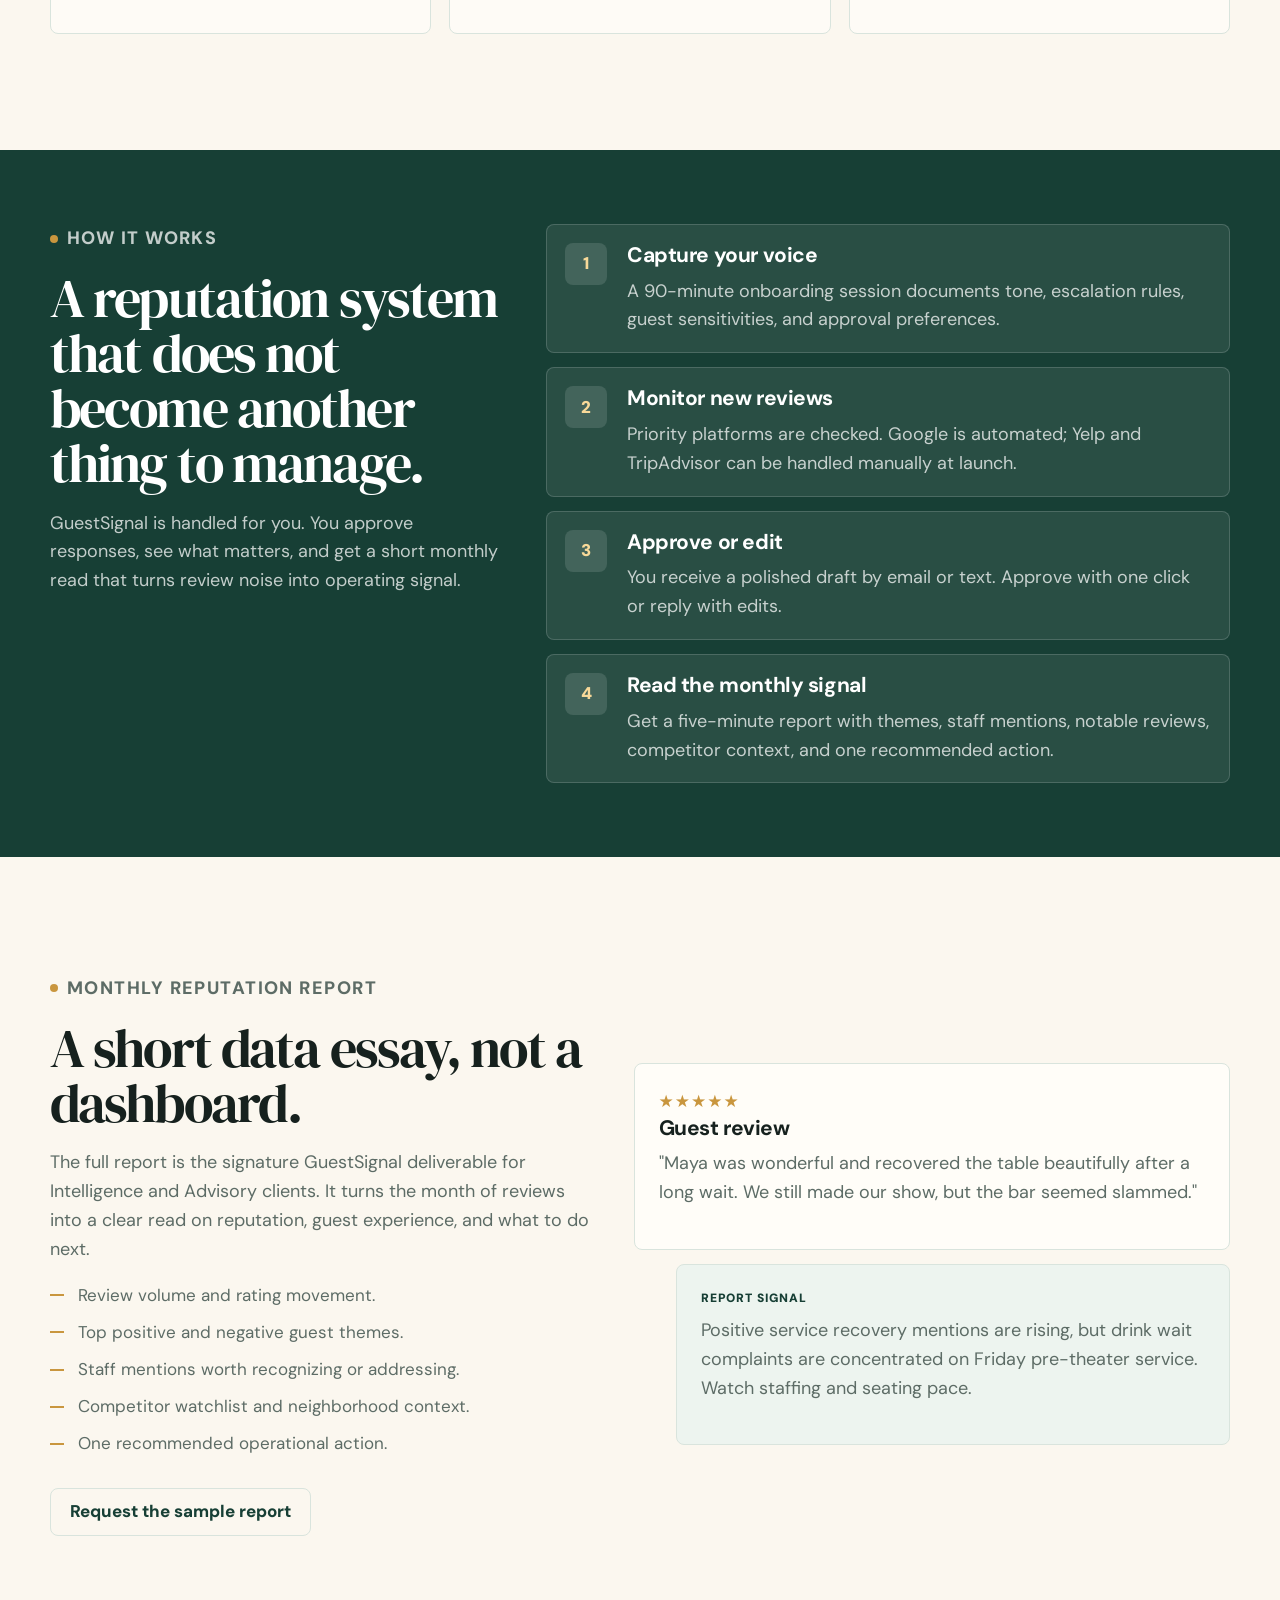
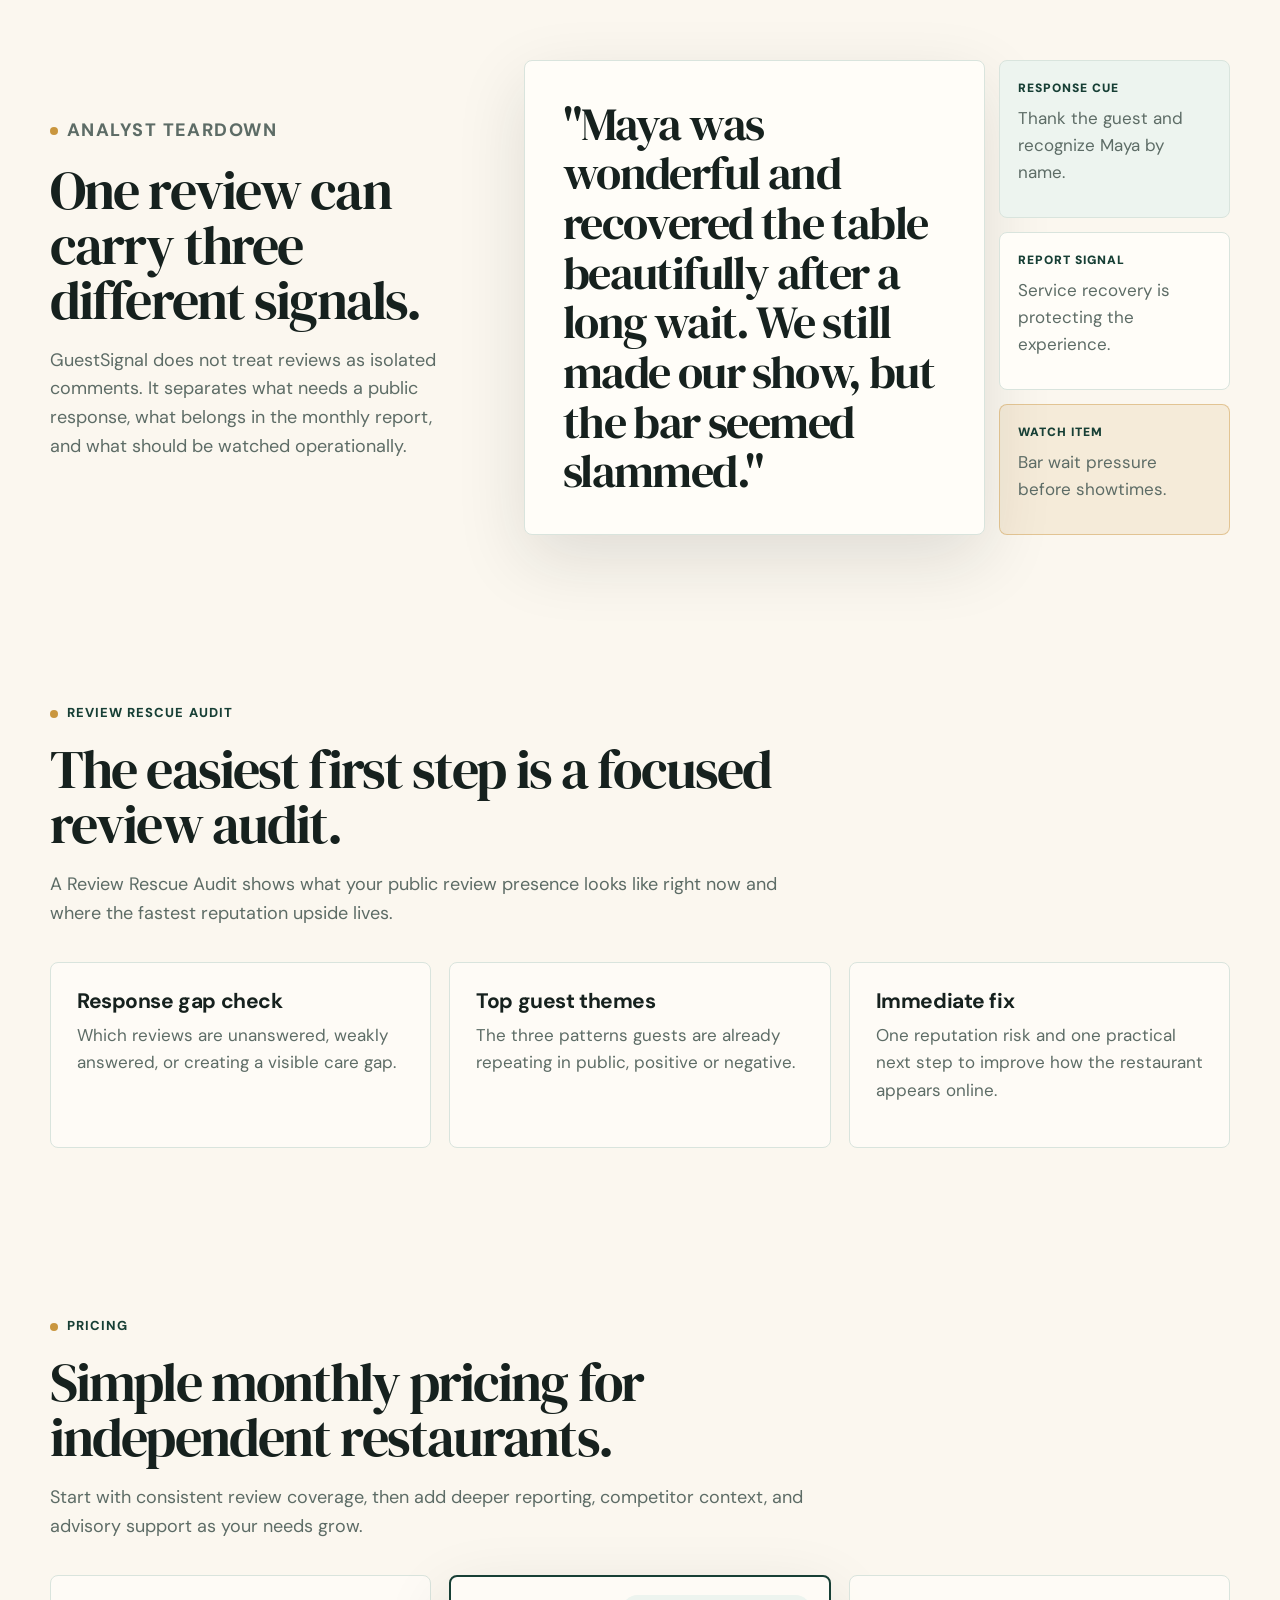
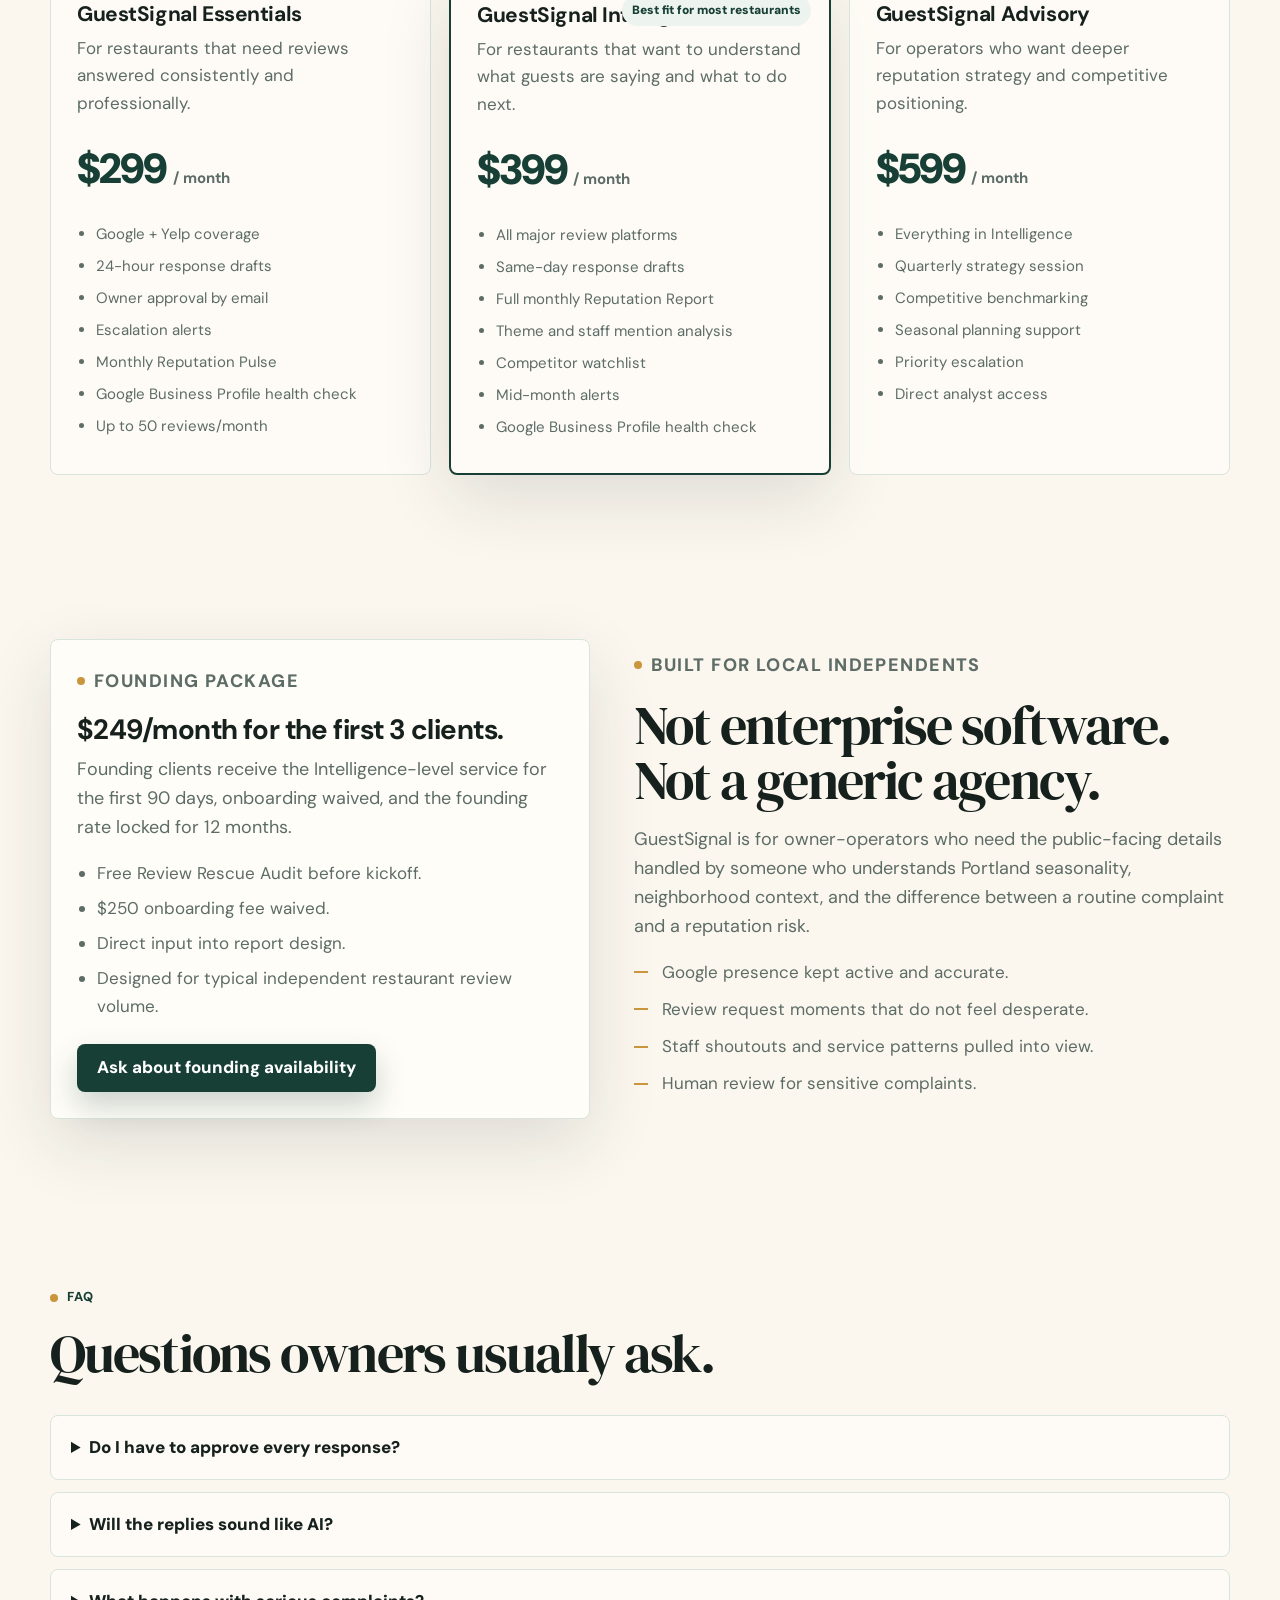
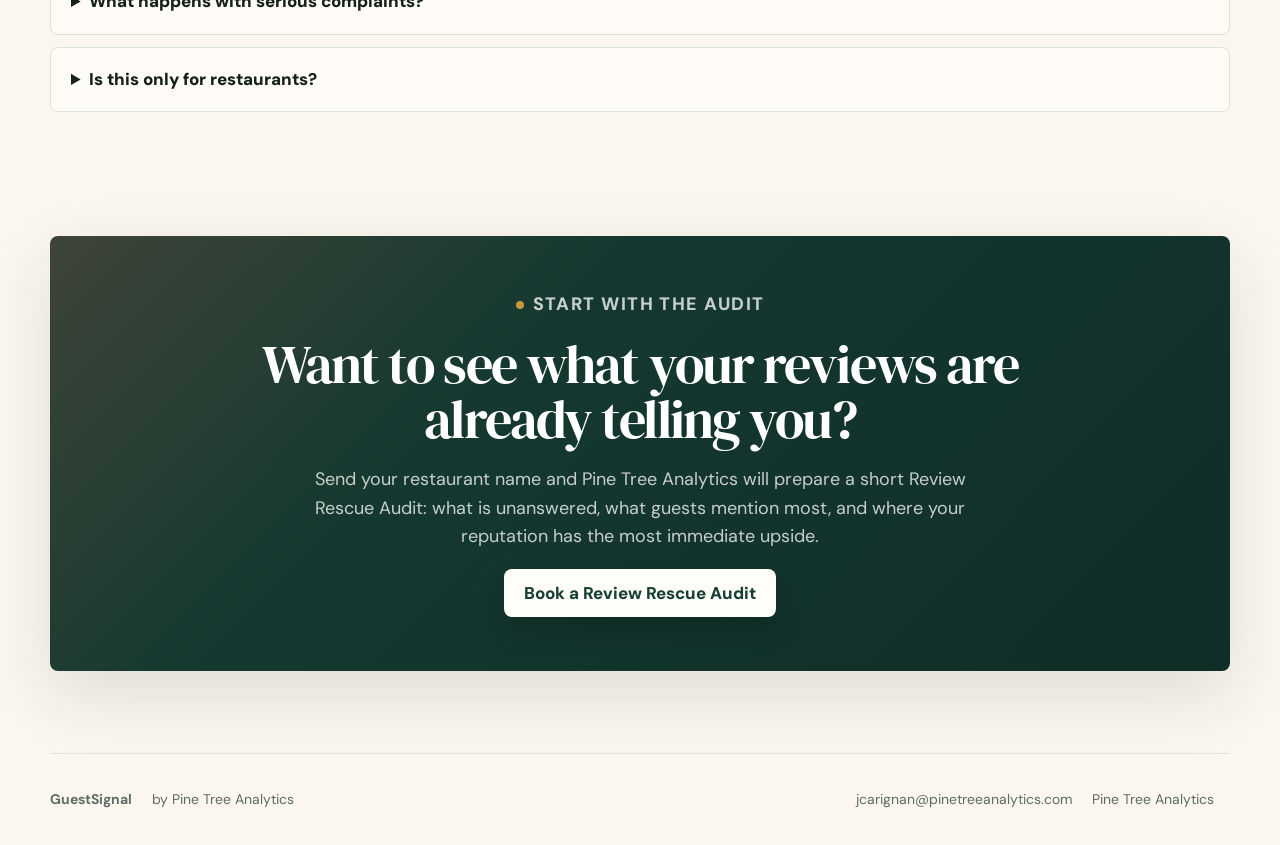
==== commit 6c8ddc92: "modified according to impeccable layout feedback" ====
--- a/guestsignal/index.html
+++ b/guestsignal/index.html
@@ -201,6 +201,35 @@
       </div>
     </section>
 
+    <section class="section teardown-section">
+      <div class="teardown-grid">
+        <div class="teardown-copy reveal">
+          <p class="eyebrow"><span></span> Analyst teardown</p>
+          <h2>One review can carry three different signals.</h2>
+          <p>
+            GuestSignal does not treat reviews as isolated comments. It separates what needs a public response, what belongs in the monthly report, and what should be watched operationally.
+          </p>
+        </div>
+        <div class="teardown-board reveal" aria-label="Annotated review teardown">
+          <blockquote>
+            "Maya was wonderful and recovered the table beautifully after a long wait. We still made our show, but the bar seemed slammed."
+          </blockquote>
+          <div class="annotation annotation-response">
+            <span>Response cue</span>
+            Thank the guest and recognize Maya by name.
+          </div>
+          <div class="annotation annotation-report">
+            <span>Report signal</span>
+            Service recovery is protecting the experience.
+          </div>
+          <div class="annotation annotation-watch">
+            <span>Watch item</span>
+            Bar wait pressure before showtimes.
+          </div>
+        </div>
+      </div>
+    </section>
+
     <section class="section">
       <div class="section-header reveal">
         <p class="eyebrow"><span></span> Review Rescue Audit</p>
--- a/style.css
+++ b/style.css
@@ -409,9 +409,9 @@
 .insight-box {
   margin-top: 16px;
   padding: 16px;
-  border-left: 4px solid var(--gold);
-  border-radius: 8px;
-  background: var(--cream);
+  border: 1px solid rgba(201, 150, 62, 0.45);
+  border-radius: 8px;
+  background: rgba(201, 150, 62, 0.12);
   color: var(--ink);
   font-weight: 650;
 }
@@ -559,6 +559,125 @@
   grid-template-columns: minmax(0, 0.95fr) minmax(340px, 1.05fr);
   gap: 44px;
   align-items: center;
+}
+
+.field-note-section,
+.teardown-section {
+  padding-top: 42px;
+}
+
+.field-note {
+  display: grid;
+  grid-template-columns: minmax(0, 0.88fr) minmax(340px, 1.12fr);
+  gap: clamp(26px, 5vw, 72px);
+  align-items: end;
+  padding: clamp(28px, 5vw, 54px);
+  border: 1px solid var(--line);
+  border-radius: 8px;
+  background:
+    linear-gradient(135deg, rgba(237, 244, 239, 0.92), rgba(255, 253, 248, 0.64)),
+    var(--paper);
+}
+
+.field-note-main {
+  max-width: 560px;
+}
+
+.field-note-main p:not(.eyebrow),
+.teardown-copy p {
+  color: var(--muted);
+  font-size: 18px;
+}
+
+.note-ledger {
+  display: grid;
+  border-top: 1px solid var(--line);
+}
+
+.note-row {
+  display: grid;
+  grid-template-columns: 116px minmax(0, 1fr);
+  gap: 18px;
+  padding: 18px 0;
+  border-bottom: 1px solid var(--line);
+  color: var(--ink);
+}
+
+.note-row span {
+  color: var(--pine);
+  font-size: 12px;
+  font-weight: 900;
+  letter-spacing: 0.08em;
+  text-transform: uppercase;
+}
+
+.note-row-strong {
+  color: var(--pine);
+  font-weight: 850;
+}
+
+.teardown-grid {
+  display: grid;
+  grid-template-columns: minmax(260px, 0.72fr) minmax(0, 1.28fr);
+  gap: clamp(28px, 6vw, 84px);
+  align-items: center;
+}
+
+.teardown-copy {
+  max-width: 520px;
+}
+
+.teardown-board {
+  display: grid;
+  grid-template-columns: minmax(0, 1fr) minmax(180px, 0.5fr);
+  gap: 14px;
+  align-items: stretch;
+}
+
+.teardown-board blockquote {
+  grid-row: span 3;
+  margin: 0;
+  padding: clamp(24px, 4vw, 38px);
+  border: 1px solid var(--line);
+  border-radius: 8px;
+  background: var(--paper);
+  color: var(--ink);
+  font-family: var(--serif);
+  font-size: clamp(28px, 3.6vw, 46px);
+  line-height: 1.08;
+  letter-spacing: -0.035em;
+  box-shadow: var(--shadow);
+}
+
+.annotation {
+  padding: 18px;
+  border: 1px solid var(--line);
+  border-radius: 8px;
+  background: var(--mist);
+  color: var(--muted);
+}
+
+.annotation span {
+  display: block;
+  margin-bottom: 7px;
+  color: var(--pine);
+  font-size: 12px;
+  font-weight: 900;
+  letter-spacing: 0.08em;
+  text-transform: uppercase;
+}
+
+.annotation-response {
+  background: var(--sage);
+}
+
+.annotation-report {
+  background: var(--paper);
+}
+
+.annotation-watch {
+  border-color: rgba(201, 150, 62, 0.45);
+  background: rgba(201, 150, 62, 0.12);
 }
 
 .review-stack {
@@ -829,7 +948,10 @@
   .hero,
   .workflow,
   .split-section,
-  .founder-panel {
+  .founder-panel,
+  .field-note,
+  .teardown-grid,
+  .teardown-board {
     grid-template-columns: 1fr;
   }
 
@@ -931,6 +1053,15 @@
     grid-template-columns: 1fr;
   }
 
+  .note-row {
+    grid-template-columns: 1fr;
+    gap: 6px;
+  }
+
+  .teardown-board blockquote {
+    grid-row: auto;
+  }
+
   .founder-panel,
   .cta-panel {
     padding: 28px 22px;
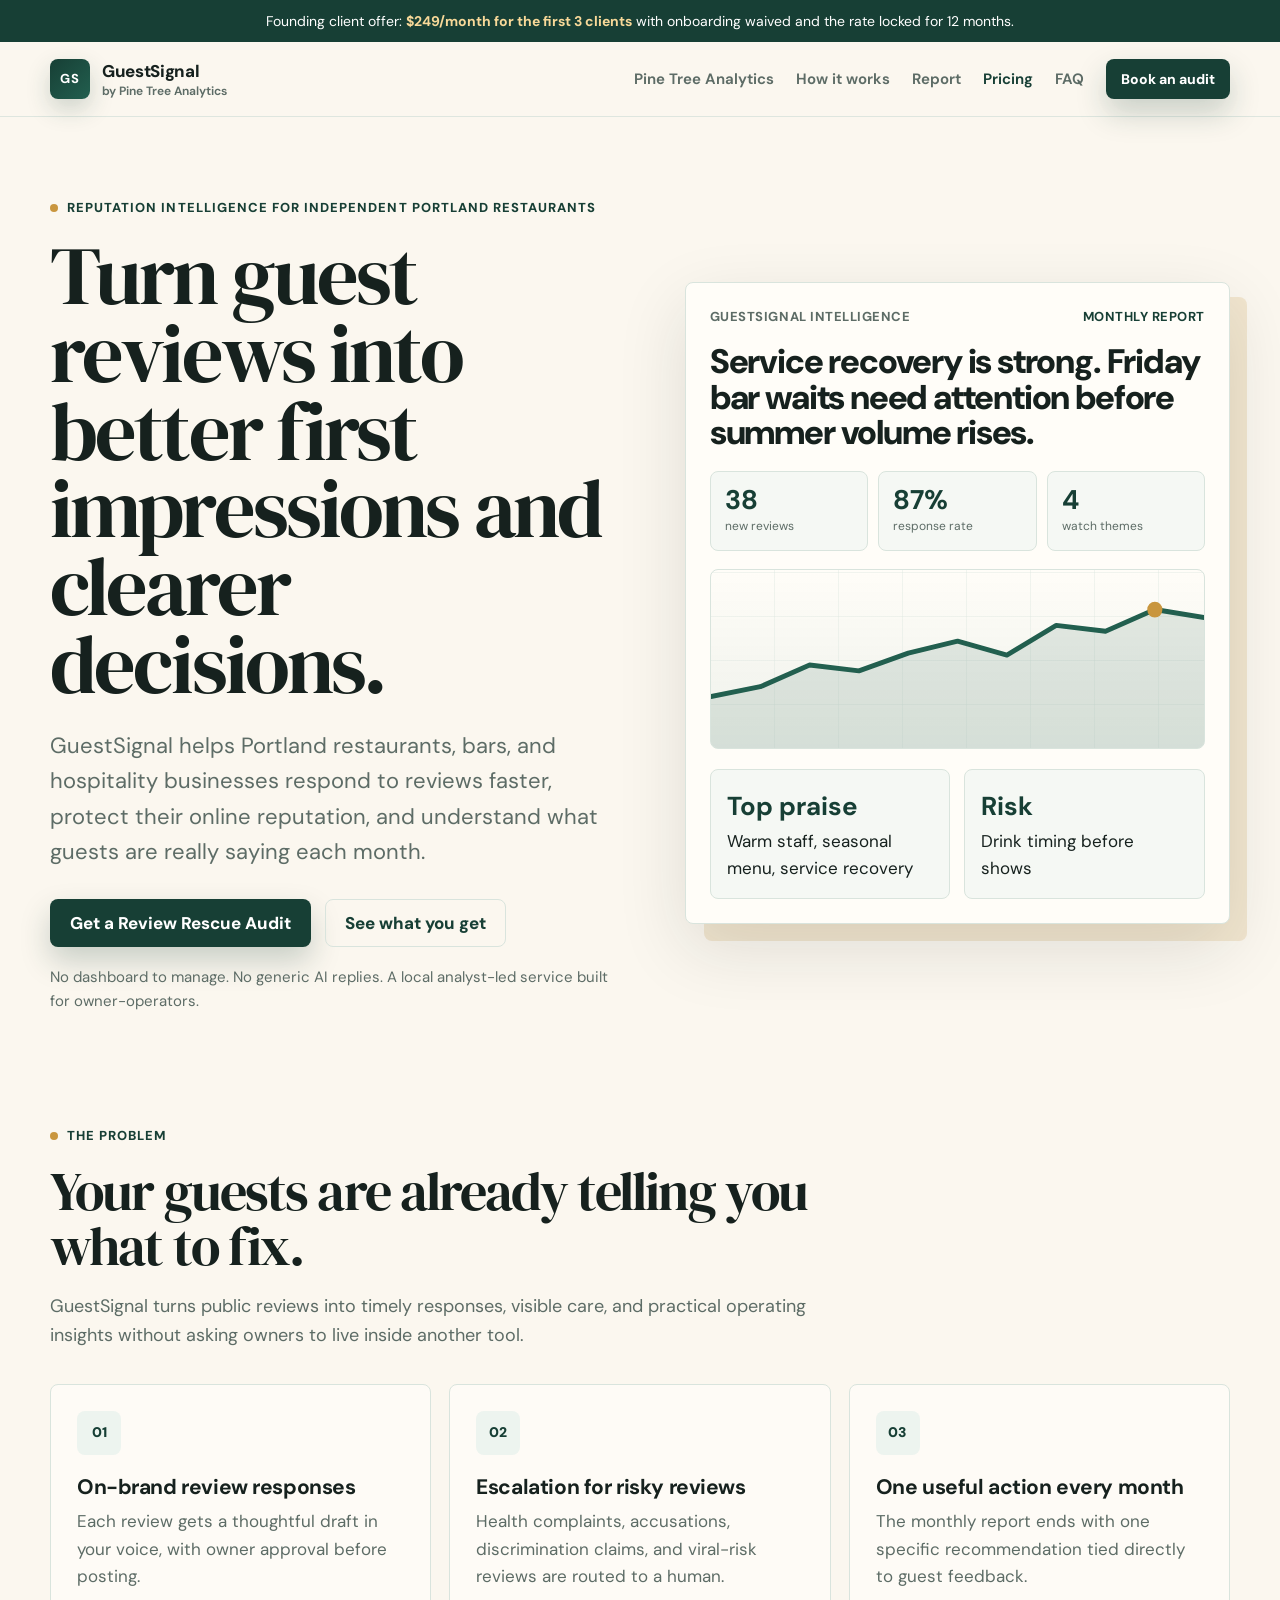
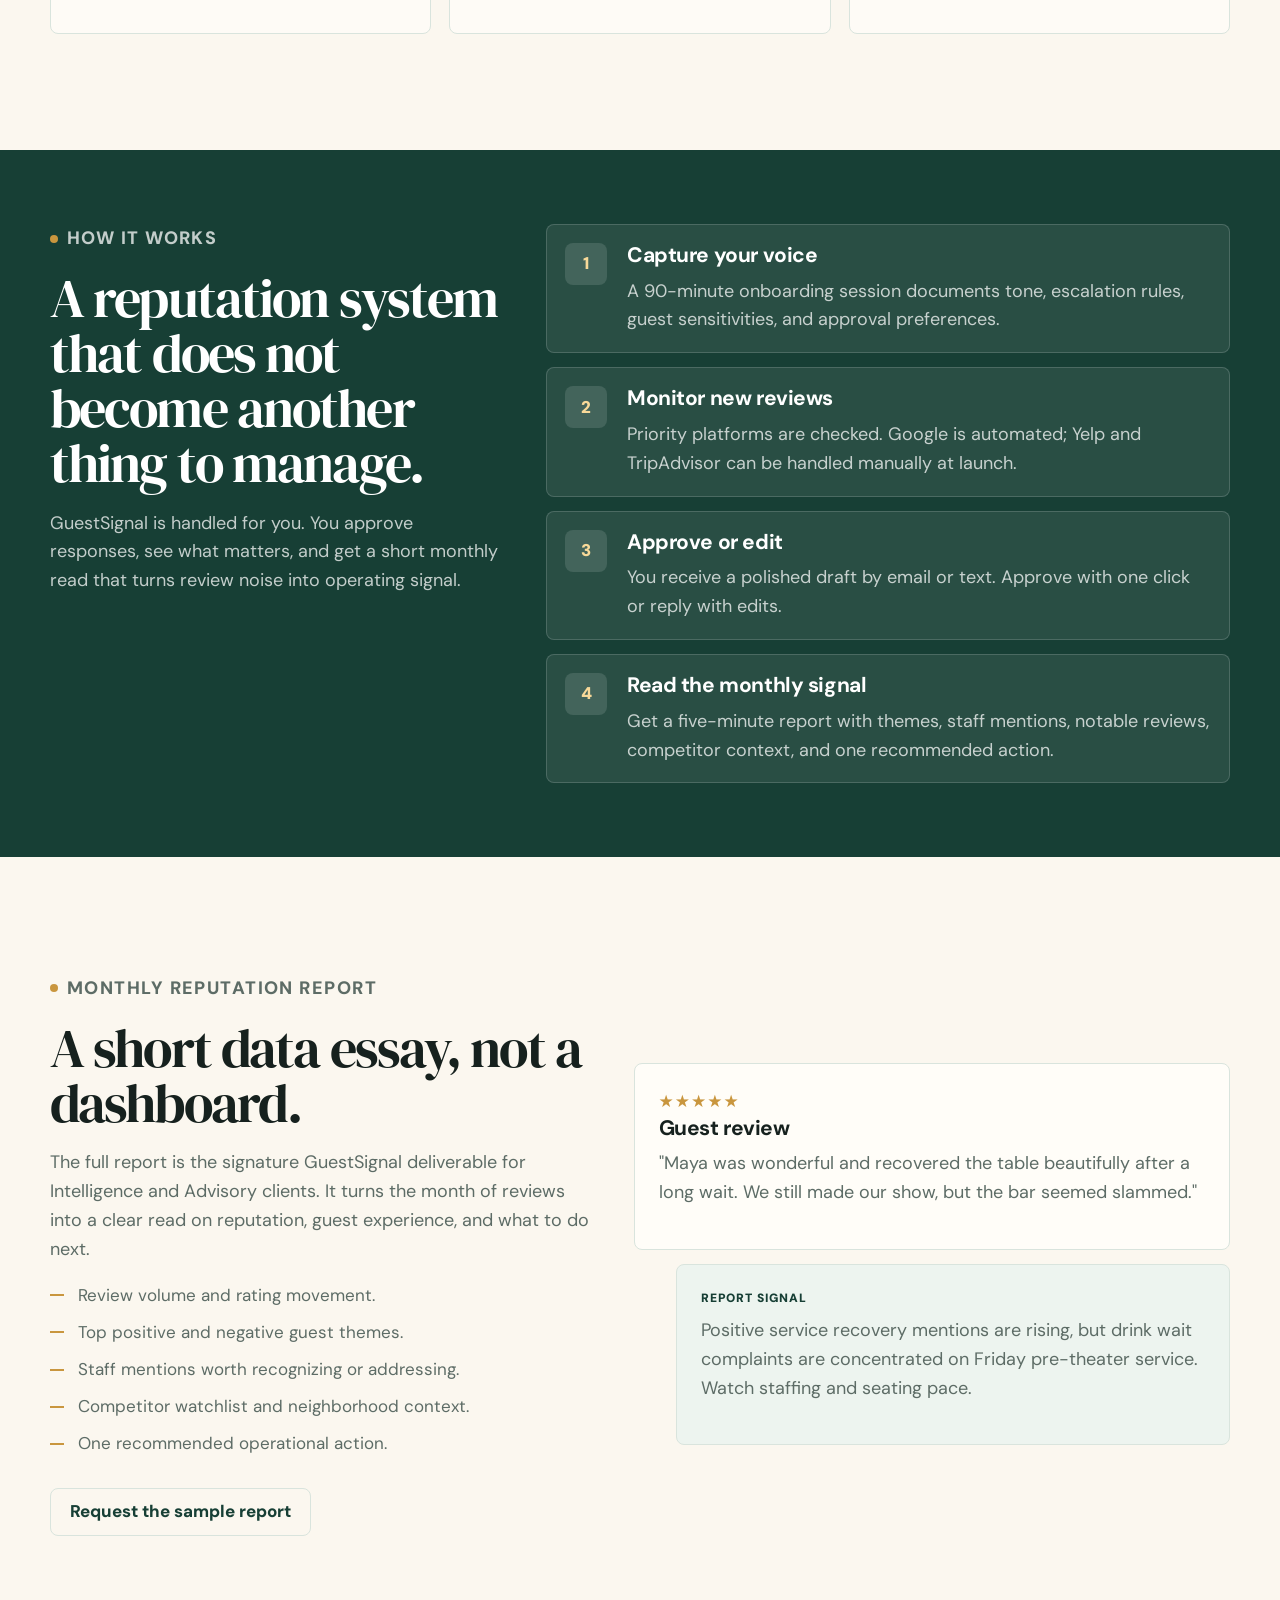
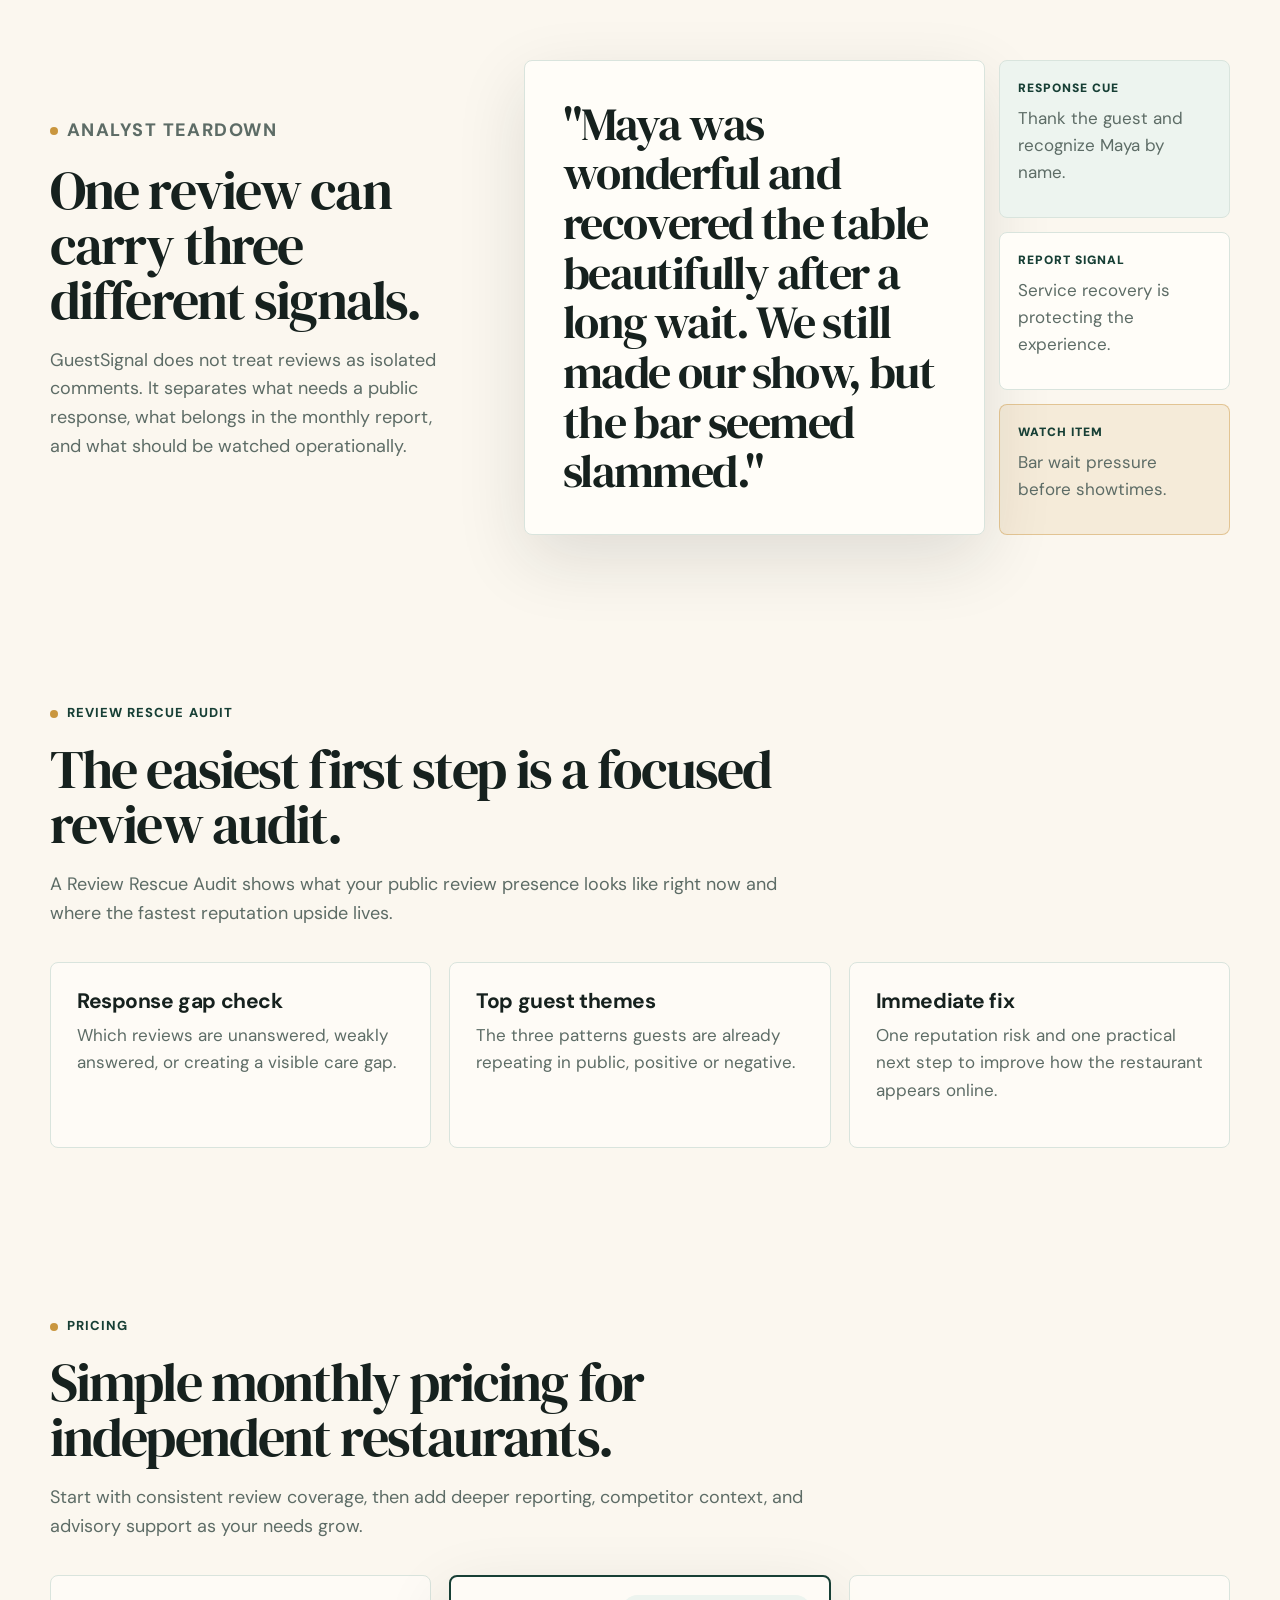
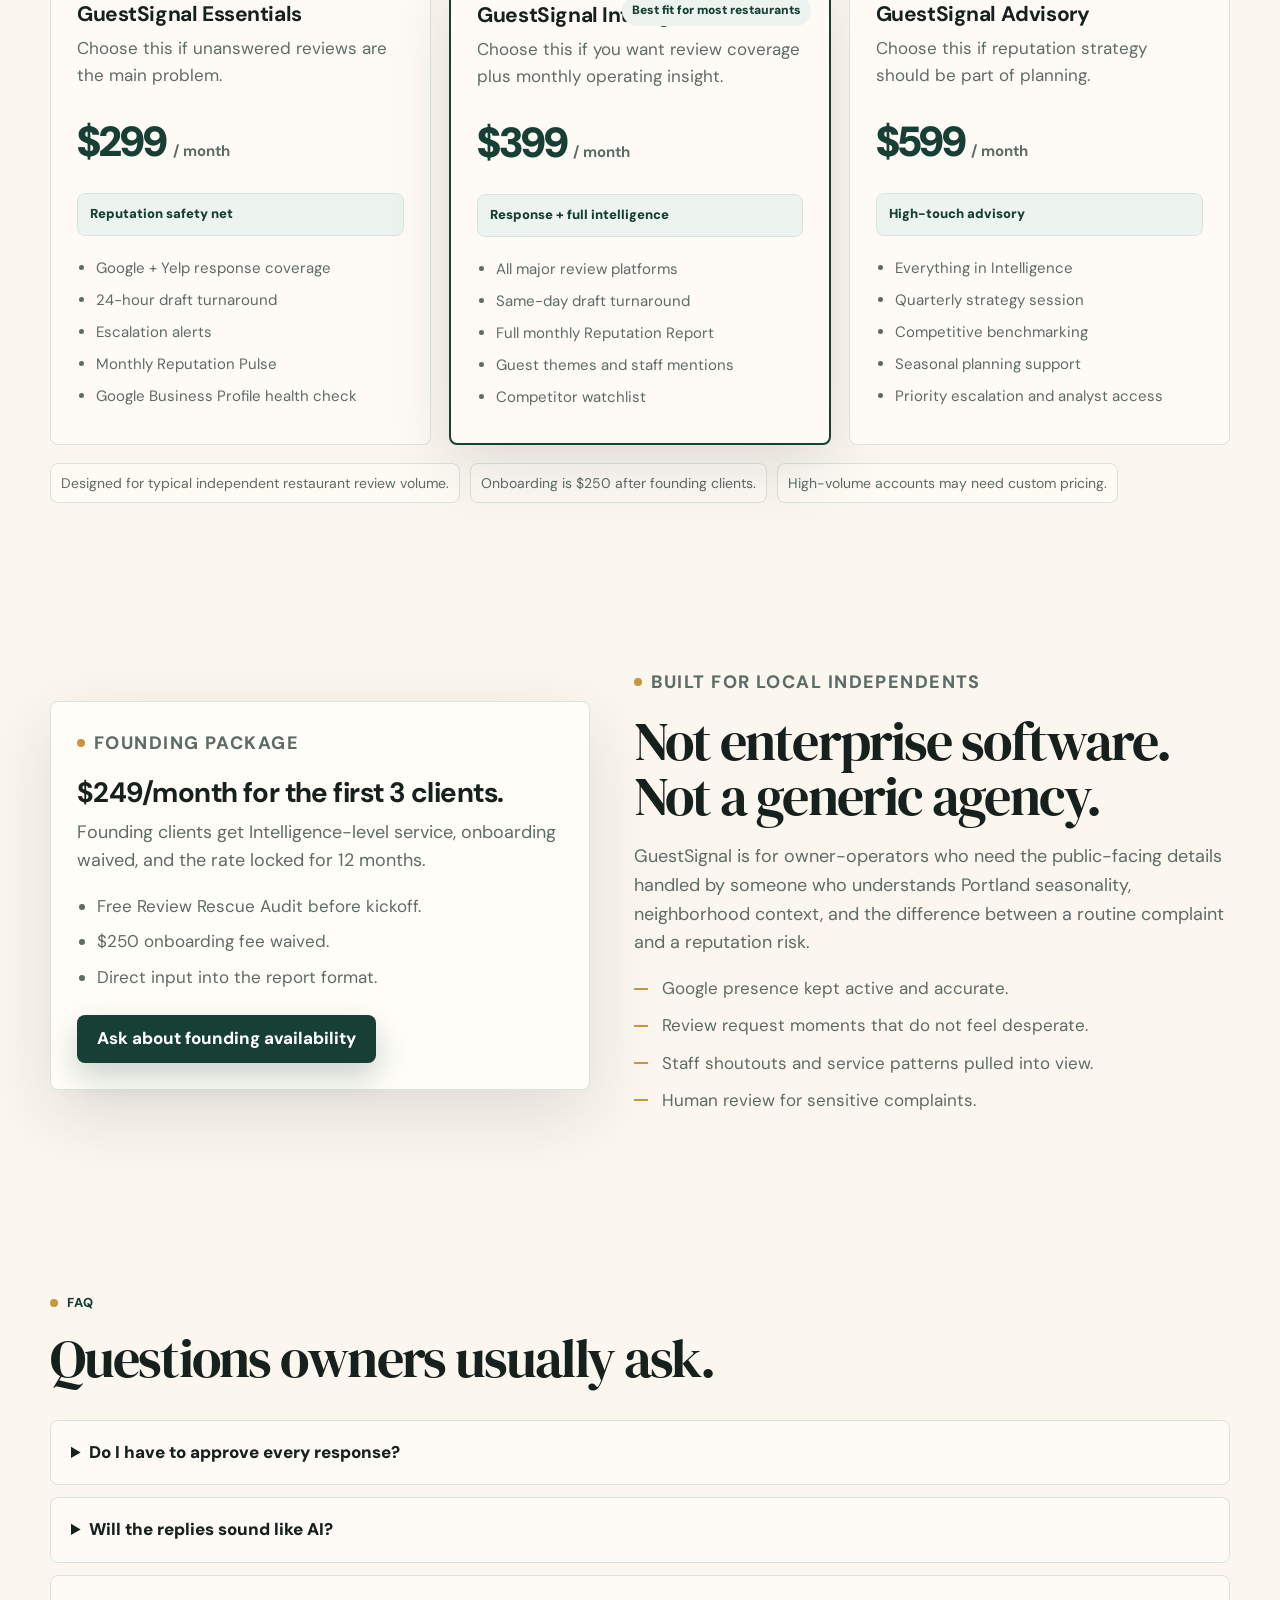
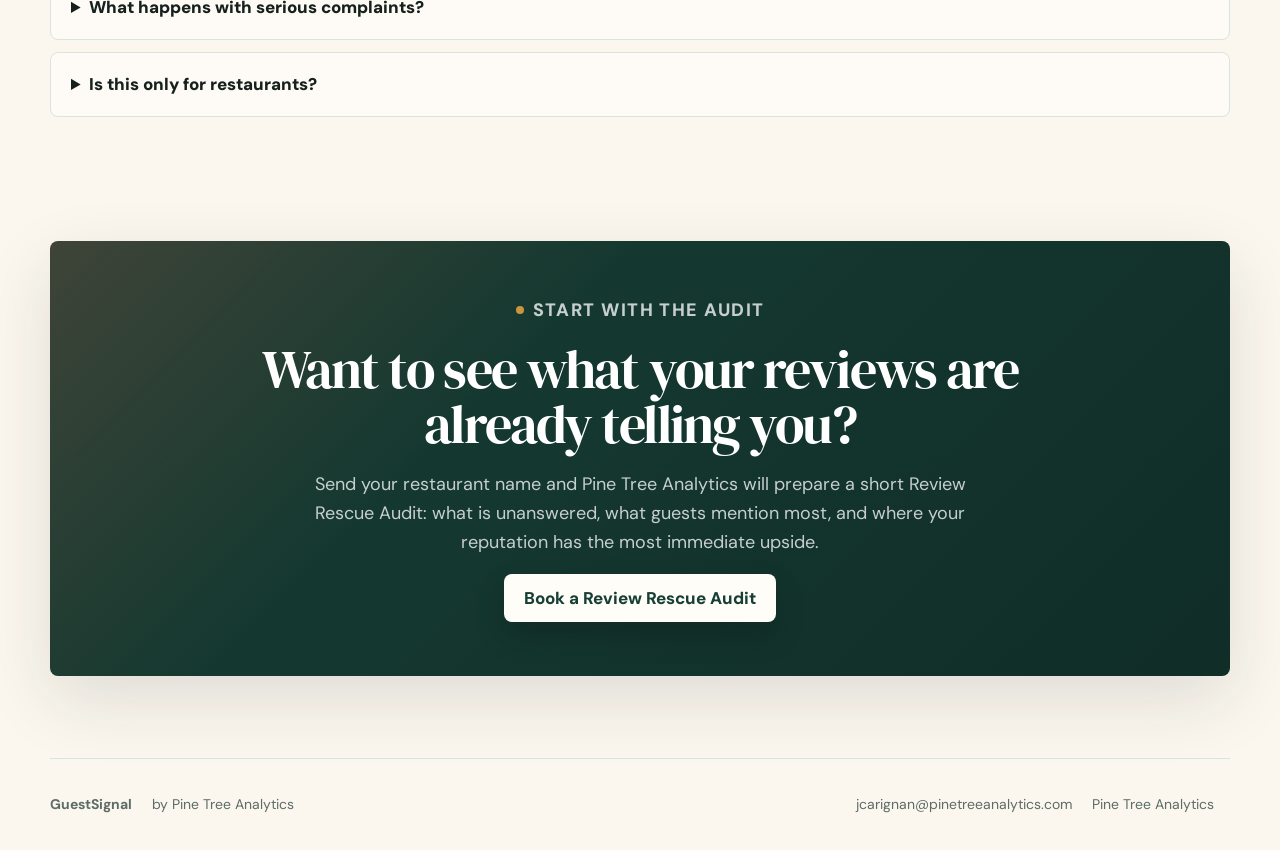
==== commit b75b65cc: "impeccable distill" ====
--- a/guestsignal/index.html
+++ b/guestsignal/index.html
@@ -265,48 +265,52 @@
       <div class="pricing-grid">
         <article class="price-card reveal">
           <h3>GuestSignal Essentials</h3>
-          <p>For restaurants that need reviews answered consistently and professionally.</p>
+          <p>Choose this if unanswered reviews are the main problem.</p>
           <div class="price">$299 <span>/ month</span></div>
+          <div class="tier-focus">Reputation safety net</div>
           <ul>
-            <li>Google + Yelp coverage</li>
-            <li>24-hour response drafts</li>
-            <li>Owner approval by email</li>
+            <li>Google + Yelp response coverage</li>
+            <li>24-hour draft turnaround</li>
             <li>Escalation alerts</li>
             <li>Monthly Reputation Pulse</li>
             <li>Google Business Profile health check</li>
-            <li>Up to 50 reviews/month</li>
           </ul>
         </article>
 
         <article class="price-card featured reveal">
           <div class="price-tag">Best fit for most restaurants</div>
           <h3>GuestSignal Intelligence</h3>
-          <p>For restaurants that want to understand what guests are saying and what to do next.</p>
+          <p>Choose this if you want review coverage plus monthly operating insight.</p>
           <div class="price">$399 <span>/ month</span></div>
+          <div class="tier-focus">Response + full intelligence</div>
           <ul>
             <li>All major review platforms</li>
-            <li>Same-day response drafts</li>
+            <li>Same-day draft turnaround</li>
             <li>Full monthly Reputation Report</li>
-            <li>Theme and staff mention analysis</li>
+            <li>Guest themes and staff mentions</li>
             <li>Competitor watchlist</li>
-            <li>Mid-month alerts</li>
-            <li>Google Business Profile health check</li>
           </ul>
         </article>
 
         <article class="price-card reveal">
           <h3>GuestSignal Advisory</h3>
-          <p>For operators who want deeper reputation strategy and competitive positioning.</p>
+          <p>Choose this if reputation strategy should be part of planning.</p>
           <div class="price">$599 <span>/ month</span></div>
+          <div class="tier-focus">High-touch advisory</div>
           <ul>
             <li>Everything in Intelligence</li>
             <li>Quarterly strategy session</li>
             <li>Competitive benchmarking</li>
             <li>Seasonal planning support</li>
-            <li>Priority escalation</li>
-            <li>Direct analyst access</li>
+            <li>Priority escalation and analyst access</li>
           </ul>
         </article>
+      </div>
+
+      <div class="pricing-note reveal">
+        <span>Designed for typical independent restaurant review volume.</span>
+        <span>Onboarding is $250 after founding clients.</span>
+        <span>High-volume accounts may need custom pricing.</span>
       </div>
     </section>
 
@@ -315,13 +319,12 @@
         <p class="eyebrow"><span></span> Founding package</p>
         <h3>$249/month for the first 3 clients.</h3>
         <p>
-          Founding clients receive the Intelligence-level service for the first 90 days, onboarding waived, and the founding rate locked for 12 months.
+          Founding clients get Intelligence-level service, onboarding waived, and the rate locked for 12 months.
         </p>
         <ul>
           <li>Free Review Rescue Audit before kickoff.</li>
           <li>$250 onboarding fee waived.</li>
-          <li>Direct input into report design.</li>
-          <li>Designed for typical independent restaurant review volume.</li>
+          <li>Direct input into the report format.</li>
         </ul>
         <a class="button" href="mailto:jcarignan@pinetreeanalytics.com?subject=Review%20Rescue%20Audit">Ask about founding availability</a>
       </div>
--- a/style.css
+++ b/style.css
@@ -885,6 +885,16 @@
   letter-spacing: 0;
 }
 
+.tier-focus {
+  padding: 10px 12px;
+  border: 1px solid var(--line);
+  border-radius: 8px;
+  background: var(--sage);
+  color: var(--pine);
+  font-size: 13px;
+  font-weight: 900;
+}
+
 .price-card ul {
   margin: 20px 0 0;
   padding-left: 19px;
@@ -894,6 +904,22 @@
 
 .price-card li {
   margin: 8px 0;
+}
+
+.pricing-note {
+  display: flex;
+  flex-wrap: wrap;
+  gap: 10px;
+  margin-top: 18px;
+  color: var(--muted);
+  font-size: 14px;
+}
+
+.pricing-note span {
+  padding: 8px 10px;
+  border: 1px solid var(--line);
+  border-radius: 8px;
+  background: rgba(255, 253, 248, 0.72);
 }
 
 .faq {
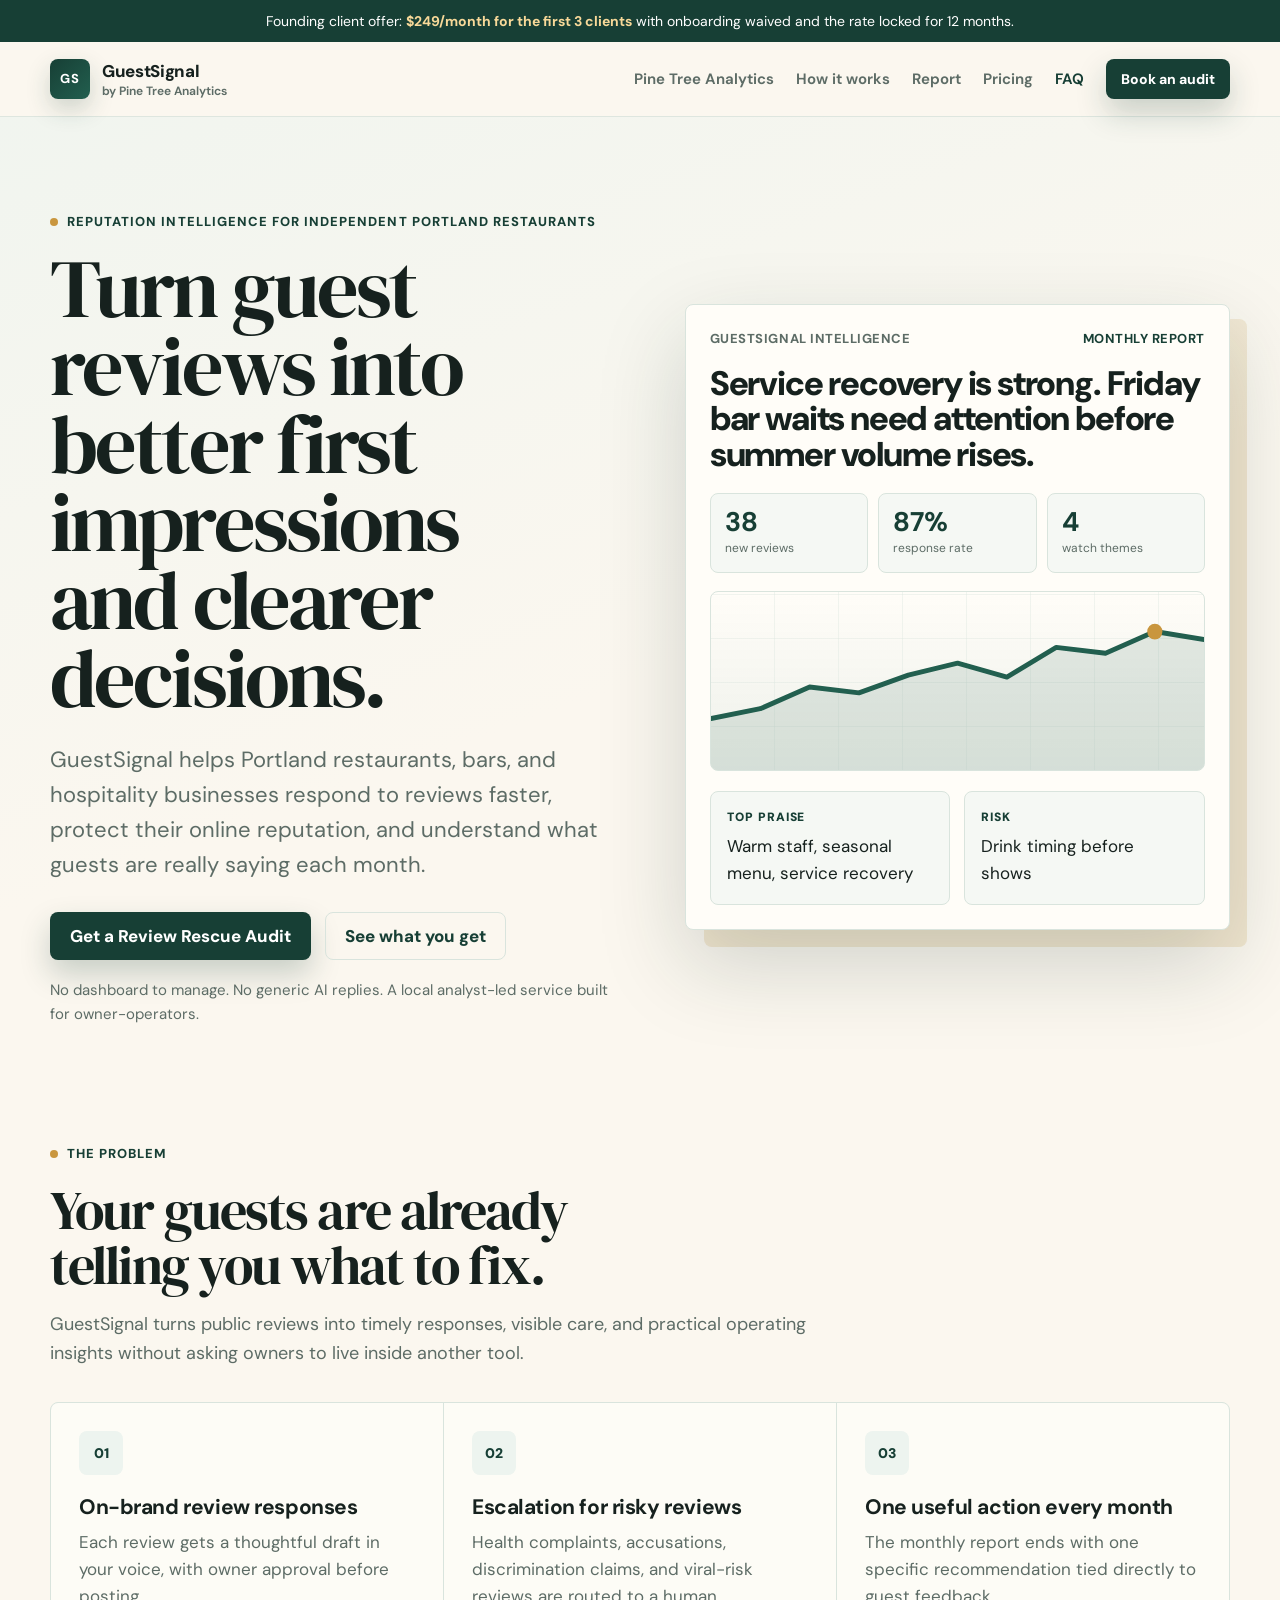
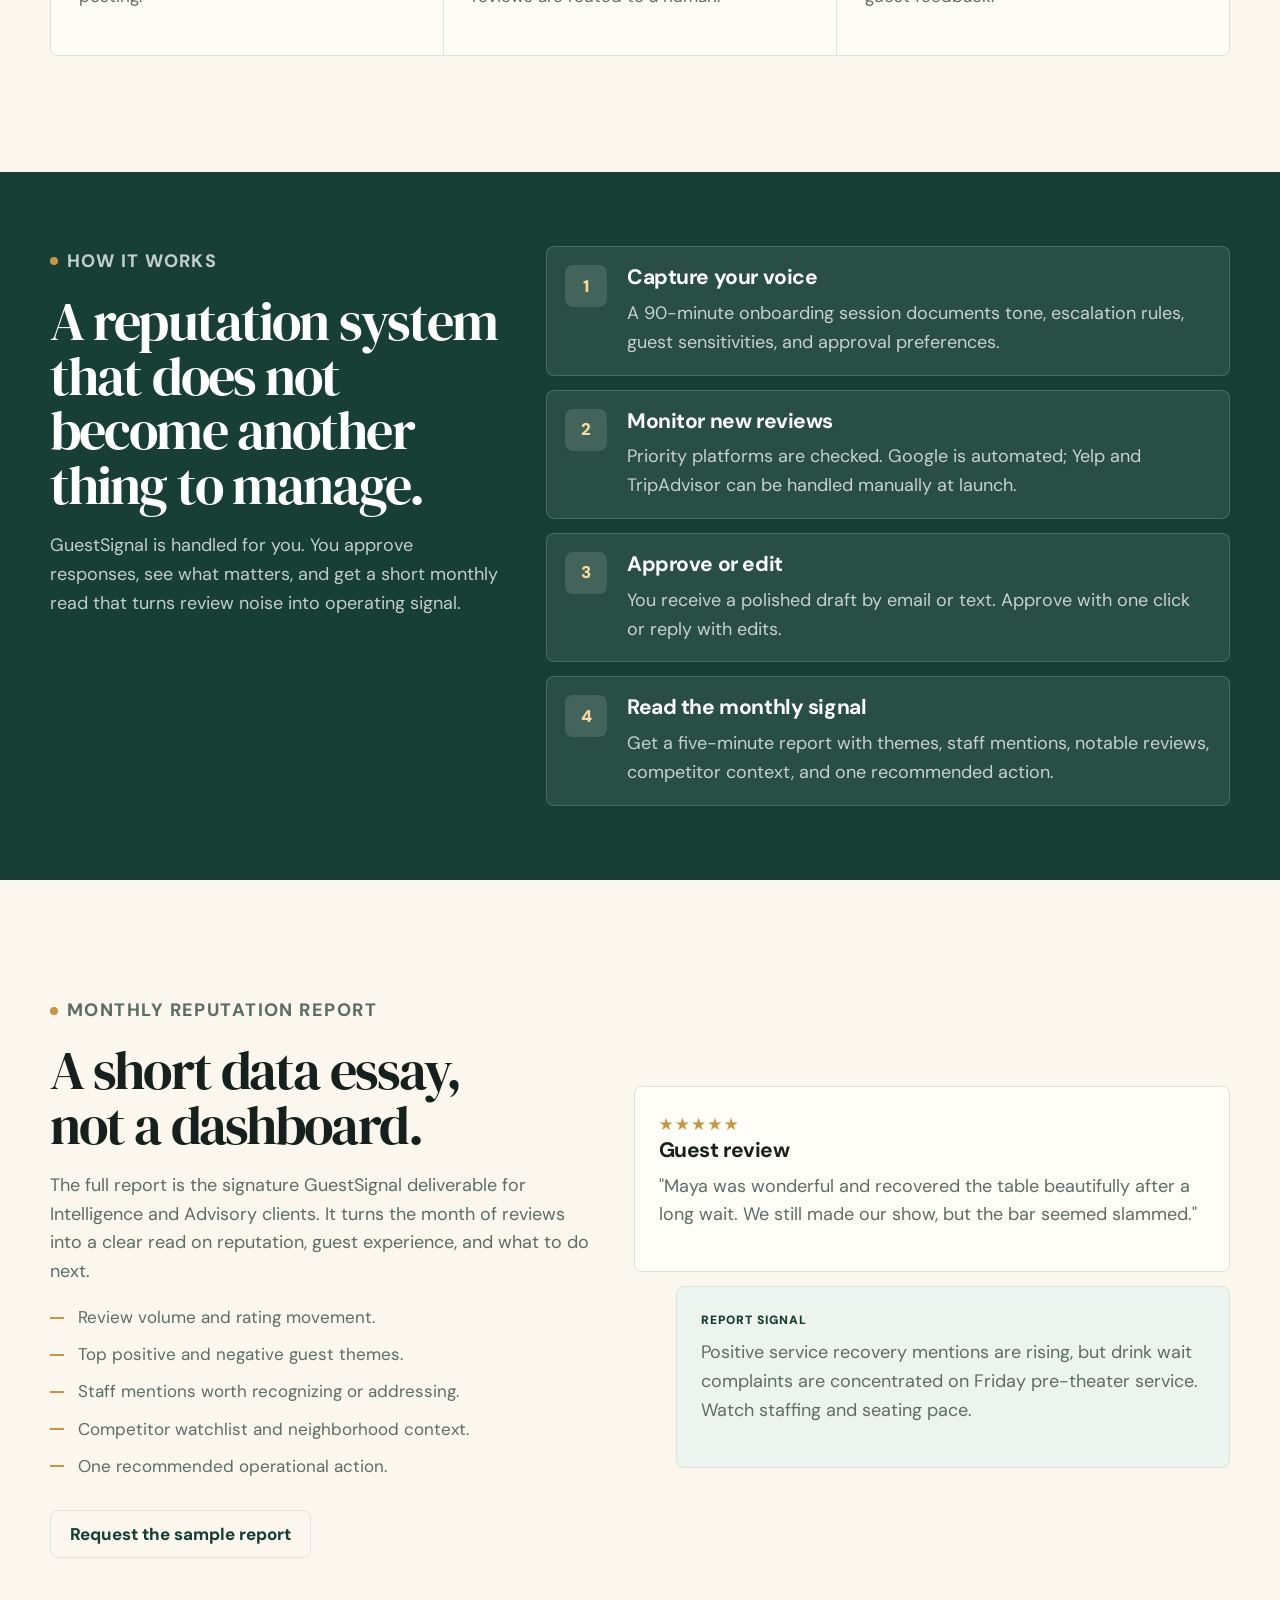
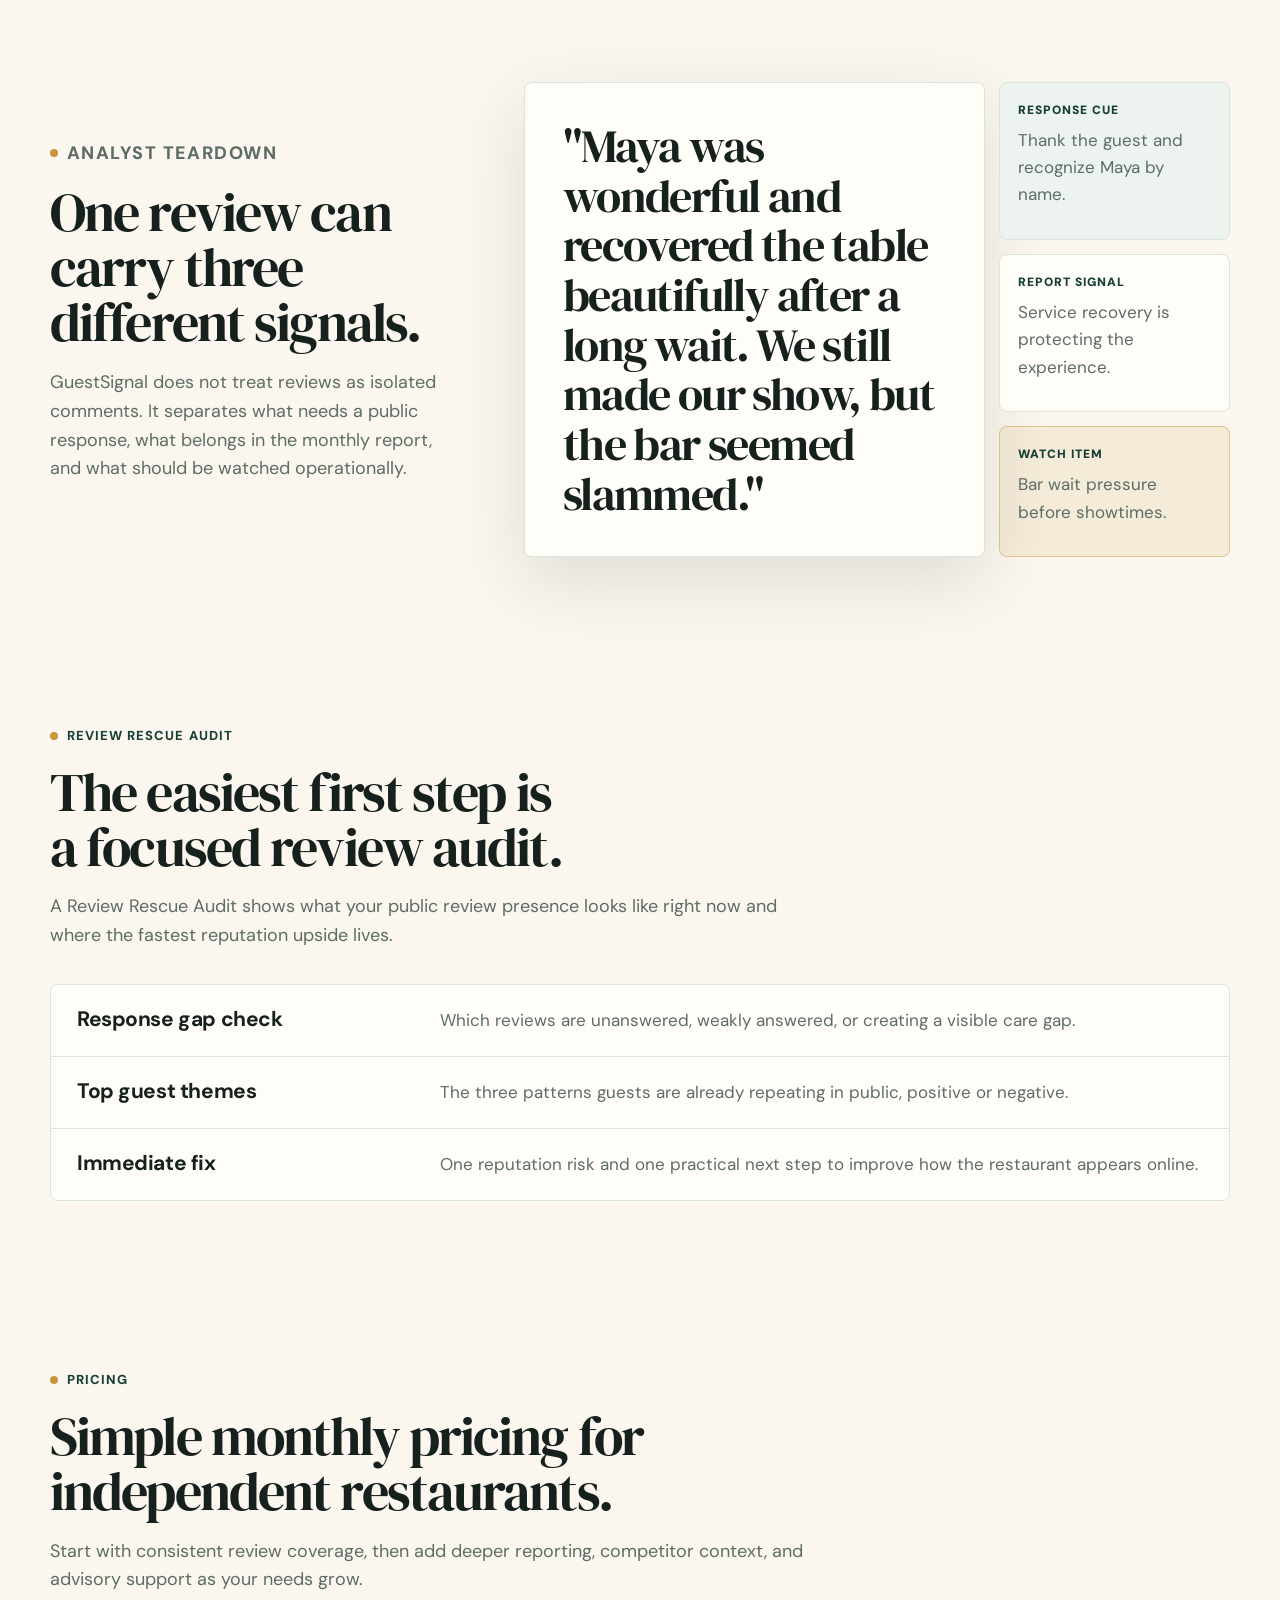
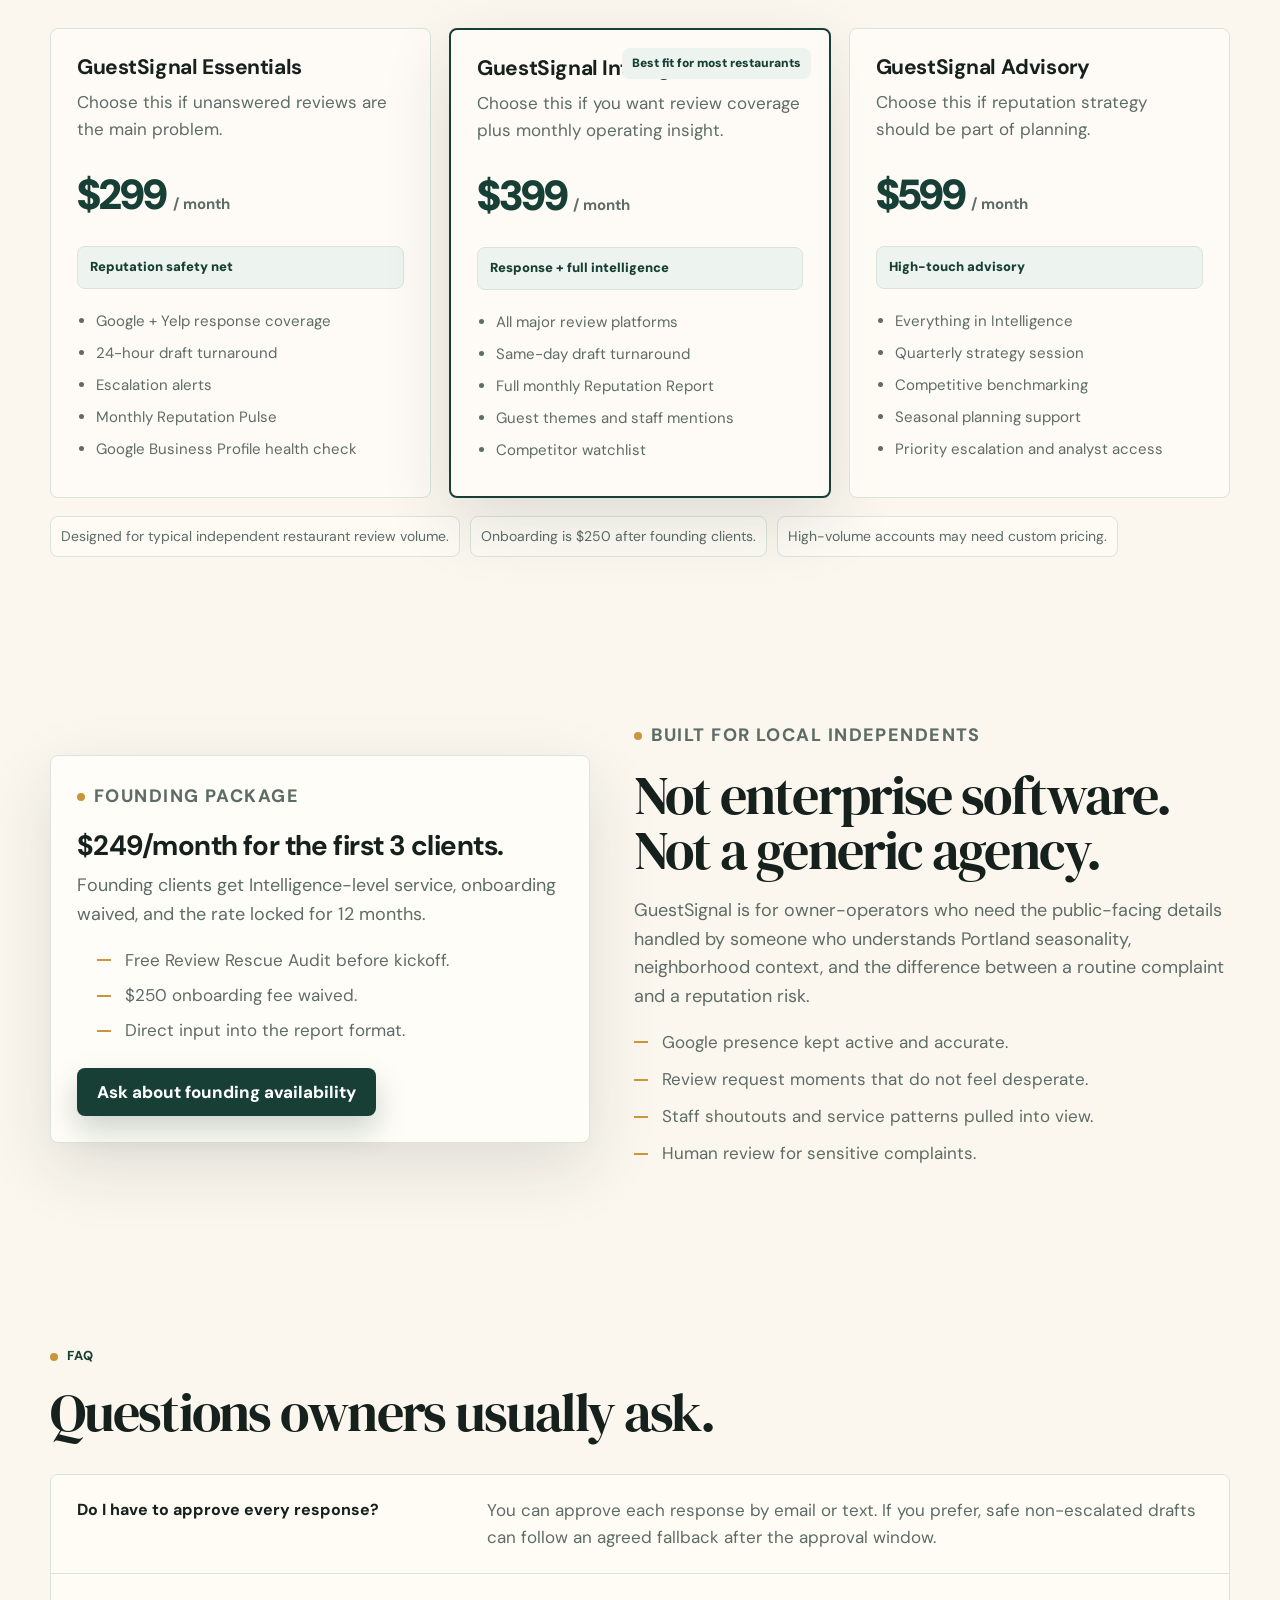
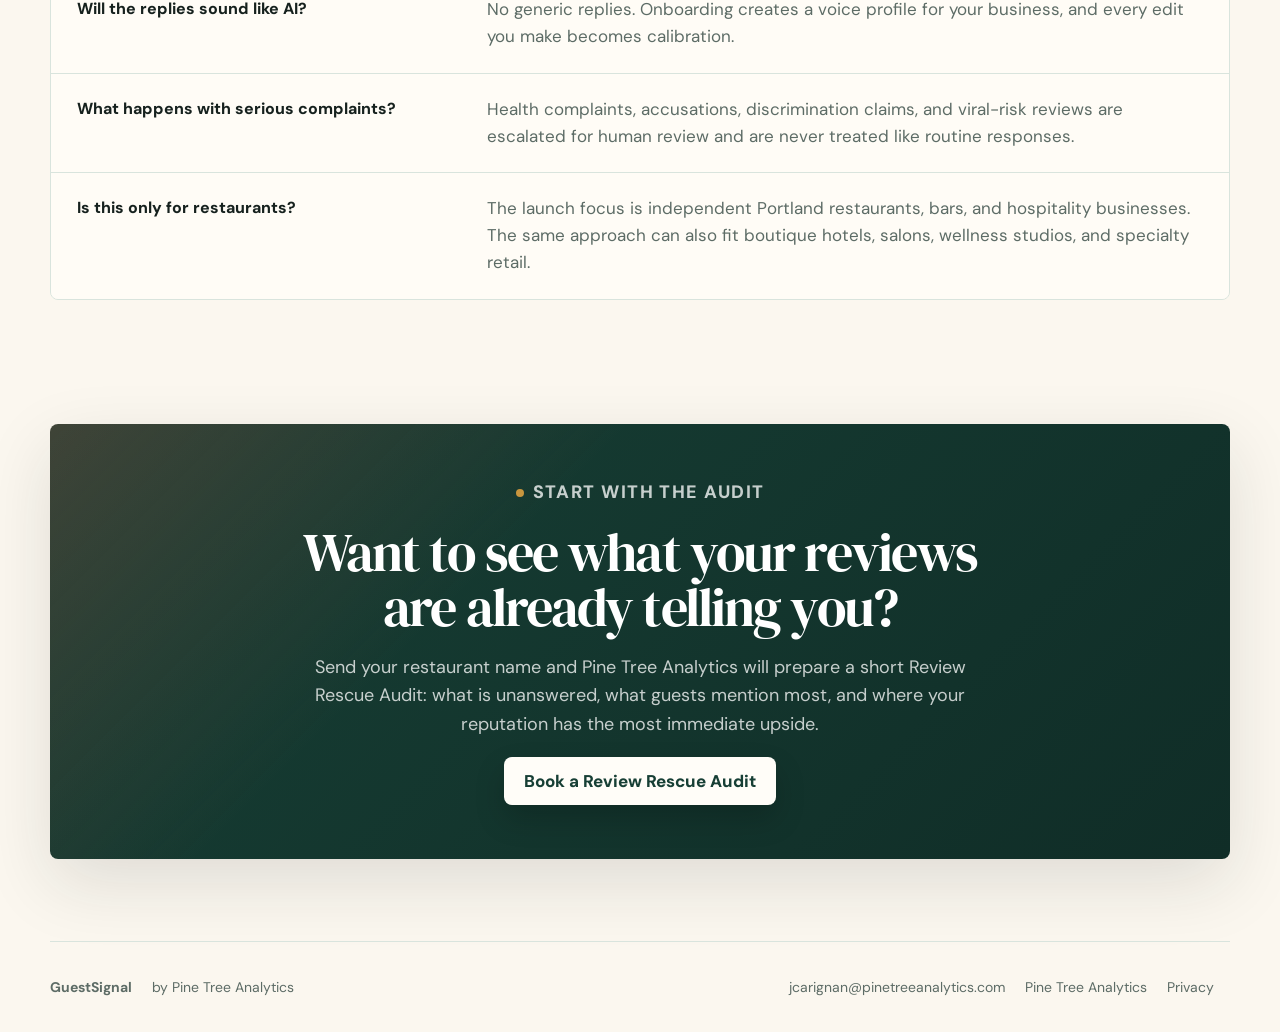
==== commit 36f47bc8: "changes per redesign-existing-projects" ====
--- a/guestsignal/index.html
+++ b/guestsignal/index.html
@@ -3,17 +3,27 @@
 <head>
   <meta charset="UTF-8" />
   <meta name="viewport" content="width=device-width, initial-scale=1.0" />
+  <meta name="theme-color" content="#173f35" />
   <title>GuestSignal by Pine Tree Analytics | Review Response and Reputation Intelligence</title>
   <meta
     name="description"
     content="GuestSignal helps Portland restaurants respond to reviews, protect their public reputation, and turn guest feedback into practical monthly operating signals."
   />
+  <meta property="og:title" content="GuestSignal by Pine Tree Analytics | Review Response and Reputation Intelligence" />
+  <meta property="og:description" content="GuestSignal helps Portland restaurants respond to reviews, protect their public reputation, and turn guest feedback into practical monthly operating signals." />
+  <meta property="og:type" content="website" />
+  <meta property="og:url" content="https://www.pinetreeanalytics.com/guestsignal/" />
+  <meta name="twitter:card" content="summary_large_image" />
+  <meta name="twitter:title" content="GuestSignal by Pine Tree Analytics | Review Response and Reputation Intelligence" />
+  <meta name="twitter:description" content="GuestSignal helps Portland restaurants respond to reviews, protect their public reputation, and turn guest feedback into practical monthly operating signals." />
+  <link rel="icon" type="image/svg+xml" href="/favicon.svg" />
   <link rel="preconnect" href="https://fonts.googleapis.com" />
   <link rel="preconnect" href="https://fonts.gstatic.com" crossorigin />
-  <link href="https://fonts.googleapis.com/css2?family=DM+Serif+Display:ital@0;1&family=DM+Sans:wght@300;400;500;600;700&display=swap" rel="stylesheet" />
+  <link href="https://fonts.googleapis.com/css2?family=DM+Serif+Display:ital@0;1&family=DM+Sans:ital,wght@0,100..900;1,100..900&display=swap" rel="stylesheet" />
   <link rel="stylesheet" href="../style.css" />
 </head>
 <body class="service-layout">
+  <a class="skip-link" href="#main-content">Skip to main content</a>
   <div class="announcement">
     Founding client offer: <strong>$249/month for the first 3 clients</strong> with onboarding waived and the rate locked for 12 months.
   </div>
@@ -44,7 +54,7 @@
     </nav>
   </header>
 
-  <main>
+  <main id="main-content">
     <section class="hero hero-service">
       <div class="hero-copy reveal">
         <p class="eyebrow"><span></span> Reputation intelligence for independent Portland restaurants</p>
@@ -321,7 +331,7 @@
         <p>
           Founding clients get Intelligence-level service, onboarding waived, and the rate locked for 12 months.
         </p>
-        <ul>
+        <ul class="check-list">
           <li>Free Review Rescue Audit before kickoff.</li>
           <li>$250 onboarding fee waived.</li>
           <li>Direct input into the report format.</li>
@@ -349,22 +359,22 @@
         <h2>Questions owners usually ask.</h2>
       </div>
       <div class="faq">
-        <details class="reveal">
-          <summary>Do I have to approve every response?</summary>
-          <p>You can approve each response by email or text. If you prefer, safe non-escalated drafts can follow an agreed fallback after the approval window.</p>
-        </details>
-        <details class="reveal">
-          <summary>Will the replies sound like AI?</summary>
-          <p>No generic replies. Onboarding creates a voice profile for your business, and every edit you make becomes calibration.</p>
-        </details>
-        <details class="reveal">
-          <summary>What happens with serious complaints?</summary>
-          <p>Health complaints, accusations, discrimination claims, and viral-risk reviews are escalated for human review and are never treated like routine responses.</p>
-        </details>
-        <details class="reveal">
-          <summary>Is this only for restaurants?</summary>
-          <p>The launch focus is independent Portland restaurants, bars, and hospitality businesses. The same approach can also fit boutique hotels, salons, wellness studios, and specialty retail.</p>
-        </details>
+        <div class="faq-item reveal">
+          <p class="faq-q">Do I have to approve every response?</p>
+          <p class="faq-a">You can approve each response by email or text. If you prefer, safe non-escalated drafts can follow an agreed fallback after the approval window.</p>
+        </div>
+        <div class="faq-item reveal">
+          <p class="faq-q">Will the replies sound like AI?</p>
+          <p class="faq-a">No generic replies. Onboarding creates a voice profile for your business, and every edit you make becomes calibration.</p>
+        </div>
+        <div class="faq-item reveal">
+          <p class="faq-q">What happens with serious complaints?</p>
+          <p class="faq-a">Health complaints, accusations, discrimination claims, and viral-risk reviews are escalated for human review and are never treated like routine responses.</p>
+        </div>
+        <div class="faq-item reveal">
+          <p class="faq-q">Is this only for restaurants?</p>
+          <p class="faq-a">The launch focus is independent Portland restaurants, bars, and hospitality businesses. The same approach can also fit boutique hotels, salons, wellness studios, and specialty retail.</p>
+        </div>
       </div>
     </section>
 
@@ -388,6 +398,7 @@
     <div>
       <a href="mailto:jcarignan@pinetreeanalytics.com">jcarignan@pinetreeanalytics.com</a>
       <a href="/">Pine Tree Analytics</a>
+      <a href="/privacy/">Privacy</a>
     </div>
   </footer>
 
--- a/style.css
+++ b/style.css
@@ -1,3 +1,22 @@
+/* ─── Font-fallback metrics (reduces layout shift while web fonts load) ─────── */
+@font-face {
+  font-family: "DM Serif Display Fallback";
+  src: local("Georgia");
+  size-adjust: 110%;
+  ascent-override: 90%;
+  descent-override: 25%;
+  line-gap-override: 0%;
+}
+
+@font-face {
+  font-family: "DM Sans Fallback";
+  src: local("Arial");
+  size-adjust: 100%;
+  ascent-override: 94%;
+  descent-override: 23%;
+  line-gap-override: 0%;
+}
+
 *, *::before, *::after {
   box-sizing: border-box;
 }
@@ -16,8 +35,9 @@
   --muted: #5d6c66;
   --line: #d9e4dd;
   --shadow: 0 24px 70px rgba(22, 33, 30, 0.12);
-  --serif: "DM Serif Display", Georgia, serif;
-  --sans: "DM Sans", Inter, ui-sans-serif, system-ui, -apple-system, BlinkMacSystemFont, "Segoe UI", sans-serif;
+  --serif: "DM Serif Display", "DM Serif Display Fallback", Georgia, serif;
+  --sans: "DM Sans", "DM Sans Fallback", Inter, ui-sans-serif, system-ui, -apple-system, BlinkMacSystemFont, "Segoe UI", sans-serif;
+  --hero-split: 58%; /* updated dynamically by JS on the homepage */
 }
 
 html {
@@ -62,6 +82,28 @@
   border: 0;
 }
 
+.skip-link {
+  position: fixed;
+  top: -100%;
+  left: 16px;
+  z-index: 9999;
+  padding: 12px 18px;
+  border-radius: 0 0 8px 8px;
+  background: var(--pine);
+  color: var(--paper);
+  font-family: var(--sans);
+  font-size: 15px;
+  font-weight: 800;
+  text-decoration: none;
+  transition: top 0.15s ease;
+}
+
+.skip-link:focus {
+  top: 0;
+  outline: 3px solid var(--gold);
+  outline-offset: 2px;
+}
+
 .site-header {
   position: sticky;
   top: 0;
@@ -125,7 +167,8 @@
 }
 
 .nav-links a:hover,
-.nav-links a.active {
+.nav-links a.active,
+.nav-links a[aria-current="page"] {
   color: var(--pine);
 }
 
@@ -144,6 +187,11 @@
   height: 2px;
   margin: 5px 0;
   background: var(--pine);
+}
+
+.nav-toggle:focus-visible {
+  outline: 3px solid var(--gold);
+  outline-offset: 2px;
 }
 
 .announcement {
@@ -168,12 +216,45 @@
   align-items: center;
 }
 
+.hero-home {
+  width: 100%;
+  max-width: none;
+  margin: 0;
+  padding: clamp(78px, 9vw, 130px) max(22px, calc((100vw - 1180px) / 2)) clamp(68px, 8vw, 112px);
+  grid-template-columns: minmax(0, 0.96fr) minmax(330px, 0.72fr);
+  gap: clamp(38px, 7vw, 94px);
+  overflow: hidden;
+  color: var(--paper);
+  background:
+    linear-gradient(90deg, rgba(155, 79, 61, 0.2), transparent 30%),
+    linear-gradient(90deg, #102d27 0%, var(--pine) var(--hero-split), var(--cream) var(--hero-split), var(--cream) 100%);
+}
+
 .hero-service {
-  padding-top: 76px;
+  width: 100%;
+  max-width: none;
+  margin: 0;
+  padding: clamp(58px, 7vw, 92px) max(22px, calc((100vw - 1180px) / 2)) clamp(52px, 6vw, 82px);
+  background: linear-gradient(160deg, rgba(237, 244, 239, 0.72) 0%, transparent 55%);
+}
+
+.hero-service .report-shell {
+  align-self: center;
+  transform: rotate(-1.2deg);
+  box-shadow: 0 34px 88px rgba(16, 45, 39, 0.18);
 }
 
 .hero-copy {
   max-width: 710px;
+}
+
+.hero-home .hero-copy {
+  max-width: 840px;
+  min-width: 0;
+}
+
+.hero-home .eyebrow {
+  color: #f8d999;
 }
 
 .eyebrow {
@@ -217,12 +298,30 @@
   margin-bottom: 24px;
   font-size: clamp(46px, 6.6vw, 82px);
   line-height: 0.95;
+  text-wrap: balance;
+}
+
+.hero-home h1 {
+  max-width: 850px;
+  margin-bottom: 26px;
+  color: var(--paper);
+  font-size: clamp(54px, 7.4vw, 96px);
+  line-height: 0.9;
+}
+
+.hero-home h1 span {
+  display: block;
+}
+
+.mobile-break {
+  display: none;
 }
 
 h2 {
   margin-bottom: 18px;
   font-size: clamp(34px, 4.2vw, 54px);
   line-height: 1.02;
+  text-wrap: balance;
 }
 
 h3 {
@@ -236,6 +335,12 @@
   max-width: 660px;
   color: var(--muted);
   font-size: clamp(19px, 2vw, 22px);
+}
+
+.hero-home .lead {
+  max-width: 720px;
+  color: rgba(255, 253, 248, 0.78);
+  font-size: clamp(20px, 2.1vw, 24px);
 }
 
 .hero-actions,
@@ -270,6 +375,12 @@
   box-shadow: 0 18px 36px rgba(23, 63, 53, 0.25);
 }
 
+.button:active {
+  transform: translateY(1px);
+  box-shadow: 0 8px 20px rgba(23, 63, 53, 0.18);
+  transition-duration: 0.06s;
+}
+
 .button-small {
   min-height: 40px;
   padding: 10px 14px;
@@ -288,6 +399,28 @@
   box-shadow: none;
 }
 
+.hero-home .button {
+  background: var(--paper);
+  color: var(--pine);
+  box-shadow: 0 18px 42px rgba(0, 0, 0, 0.22);
+}
+
+.hero-home .button:hover {
+  background: #f8d999;
+  box-shadow: 0 22px 46px rgba(0, 0, 0, 0.26);
+}
+
+.hero-home .button-secondary {
+  background: transparent;
+  color: var(--paper);
+  border-color: rgba(255, 253, 248, 0.3);
+  box-shadow: none;
+}
+
+.hero-home .button-secondary:hover {
+  background: rgba(255, 253, 248, 0.1);
+}
+
 .button-light {
   background: var(--paper);
   color: var(--pine);
@@ -295,13 +428,37 @@
 }
 
 .button-light:hover {
-  background: #ffffff;
+  background: var(--paper);
 }
 
 .microcopy {
   margin: 18px 0 0;
   color: var(--muted);
   font-size: 15px;
+}
+
+.hero-home .microcopy {
+  color: rgba(255, 253, 248, 0.68);
+}
+
+.hero-ledger {
+  display: flex;
+  flex-wrap: wrap;
+  gap: 8px;
+  max-width: 620px;
+  margin-top: 28px;
+  padding-top: 18px;
+  border-top: 1px solid rgba(255, 253, 248, 0.18);
+}
+
+.hero-ledger span {
+  padding: 9px 11px;
+  border: 1px solid rgba(255, 253, 248, 0.22);
+  border-radius: 8px;
+  background: rgba(255, 253, 248, 0.08);
+  color: rgba(255, 253, 248, 0.82);
+  font-size: 13px;
+  font-weight: 850;
 }
 
 .report-shell {
@@ -311,6 +468,14 @@
   border-radius: 8px;
   background: var(--paper);
   box-shadow: var(--shadow);
+}
+
+.hero-home .report-shell {
+  align-self: center;
+  min-width: 0;
+  color: var(--ink);
+  transform: rotate(-1.6deg);
+  box-shadow: 0 34px 88px rgba(16, 45, 39, 0.22);
 }
 
 .report-shell::before {
@@ -365,6 +530,7 @@
   color: var(--pine);
   font-size: 27px;
   line-height: 1;
+  font-variant-numeric: tabular-nums;
 }
 
 .metric span {
@@ -396,14 +562,37 @@
   stroke-width: 5;
   stroke-linecap: round;
   stroke-linejoin: round;
+  stroke-dasharray: 620;
+  stroke-dashoffset: 620;
+  transition: stroke-dashoffset 1.2s cubic-bezier(0.25, 0.46, 0.45, 0.94) 0.35s;
+}
+
+.report-shell.visible .signal-chart polyline {
+  stroke-dashoffset: 0;
 }
 
 .signal-chart circle {
   fill: var(--gold);
+  opacity: 0;
+  transform: scale(0);
+  transform-box: fill-box;
+  transform-origin: center;
+  transition: opacity 0.25s ease 1.5s, transform 0.4s cubic-bezier(0.34, 1.56, 0.64, 1) 1.5s;
+}
+
+.report-shell.visible .signal-chart circle {
+  opacity: 1;
+  transform: scale(1);
 }
 
 .chart-fill {
   fill: rgba(34, 95, 79, 0.12);
+  opacity: 0;
+  transition: opacity 0.8s ease 0.85s;
+}
+
+.report-shell.visible .chart-fill {
+  opacity: 1;
 }
 
 .insight-box {
@@ -450,33 +639,72 @@
   font-size: 18px;
 }
 
-.feature-grid,
-.pricing-grid,
-.audit-grid {
+.feature-grid {
+  display: grid;
+  grid-template-columns: repeat(3, 1fr);
+  gap: 1px;
+  border: 1px solid var(--line);
+  border-radius: 8px;
+  overflow: hidden;
+  background: var(--line);
+}
+
+.pricing-grid {
   display: grid;
   grid-template-columns: repeat(3, 1fr);
   gap: 18px;
 }
 
-.feature-card,
-.price-card,
-.audit-card,
-.faq details {
+.audit-grid {
+  display: grid;
+  grid-template-columns: 1fr;
+  gap: 0;
+  border: 1px solid var(--line);
+  border-radius: 8px;
+  overflow: hidden;
+}
+
+.feature-card {
+  border: none;
+  border-radius: 0;
+  background: rgba(255, 253, 248, 0.95);
+  padding: 28px;
+}
+
+.price-card {
   border: 1px solid var(--line);
   border-radius: 8px;
   background: rgba(255, 253, 248, 0.82);
 }
 
-.feature-card,
 .audit-card {
-  padding: 26px;
+  display: grid;
+  grid-template-columns: minmax(160px, 0.45fr) minmax(0, 1fr);
+  gap: 20px;
+  align-items: start;
+  border: none;
+  border-radius: 0;
+  border-bottom: 1px solid var(--line);
+  background: rgba(255, 253, 248, 0.95);
+  padding: 22px 26px;
+}
+
+.audit-card:last-child {
+  border-bottom: none;
+}
+
+.audit-card h3 {
+  margin-bottom: 0;
 }
 
 .feature-card p,
-.audit-card p,
-.price-card p,
-.faq p {
-  color: var(--muted);
+.price-card p {
+  color: var(--muted);
+}
+
+.audit-card p {
+  color: var(--muted);
+  margin-bottom: 0;
 }
 
 .icon-badge {
@@ -822,7 +1050,11 @@
 .proof-tile strong {
   display: block;
   color: var(--pine);
-  font-size: 26px;
+  font-size: 12px;
+  font-weight: 900;
+  letter-spacing: 0.08em;
+  text-transform: uppercase;
+  margin-bottom: 6px;
 }
 
 .offer-panel {
@@ -855,7 +1087,6 @@
 .price-card.featured {
   border: 2px solid var(--pine);
   box-shadow: var(--shadow);
-  transform: translateY(-8px);
 }
 
 .price-tag {
@@ -863,7 +1094,7 @@
   top: 18px;
   right: 18px;
   padding: 6px 10px;
-  border-radius: 99px;
+  border-radius: 8px;
   background: var(--sage);
   color: var(--pine);
   font-size: 12px;
@@ -924,21 +1155,35 @@
 
 .faq {
   display: grid;
-  gap: 12px;
-}
-
-.faq details {
-  padding: 18px 20px;
-}
-
-.faq summary {
-  cursor: pointer;
+  gap: 0;
+  border: 1px solid var(--line);
+  border-radius: 8px;
+  overflow: hidden;
+}
+
+.faq-item {
+  display: grid;
+  grid-template-columns: minmax(0, 0.7fr) minmax(0, 1.3fr);
+  gap: 24px;
+  padding: 22px 26px;
+  border-bottom: 1px solid var(--line);
+  background: rgba(255, 253, 248, 0.9);
+}
+
+.faq-item:last-child {
+  border-bottom: none;
+}
+
+.faq-q {
+  margin: 0;
   color: var(--ink);
-  font-weight: 850;
-}
-
-.faq p {
-  margin: 12px 0 0;
+  font-weight: 750;
+  font-size: 16px;
+}
+
+.faq-a {
+  margin: 0;
+  color: var(--muted);
 }
 
 .redirect-page {
@@ -985,14 +1230,26 @@
     padding-top: 58px;
   }
 
+  .hero-home {
+    width: 100%;
+    padding: 64px max(22px, calc((100vw - 720px) / 2)) 66px;
+    background:
+      linear-gradient(150deg, rgba(155, 79, 61, 0.18), transparent 36%),
+      linear-gradient(180deg, #102d27 0%, var(--pine) 66%, var(--cream) 66%, var(--cream) 100%);
+  }
+
+  .hero-home .report-shell {
+    width: min(100%, 640px);
+    transform: rotate(-0.8deg);
+  }
+
   .feature-grid,
-  .pricing-grid,
-  .audit-grid {
+  .pricing-grid {
     grid-template-columns: 1fr;
   }
 
-  .price-card.featured {
-    transform: none;
+  .hero-service .report-shell {
+    transform: rotate(-0.8deg);
   }
 }
 
@@ -1049,8 +1306,40 @@
     padding-bottom: 48px;
   }
 
+  .hero-home {
+    width: 100%;
+    gap: 38px;
+    padding: 54px 14px 58px;
+  }
+
   h1 {
     font-size: clamp(42px, 13vw, 62px);
+  }
+
+  .hero-home h1 {
+    font-size: clamp(40px, 10.8vw, 46px);
+    line-height: 0.94;
+  }
+
+  .mobile-break {
+    display: inline;
+  }
+
+  .hero-home .hero-actions {
+    align-items: stretch;
+  }
+
+  .hero-home .button {
+    width: 100%;
+  }
+
+  .hero-home .report-shell {
+    transform: none;
+  }
+
+  .hero-home .report-headline {
+    overflow-wrap: break-word;
+    font-size: clamp(23px, 6.4vw, 27px);
   }
 
   .metric-grid,
@@ -1091,6 +1380,24 @@
   .founder-panel,
   .cta-panel {
     padding: 28px 22px;
+  }
+
+  .hero-service {
+    padding: 54px 14px 52px;
+  }
+
+  .hero-service .report-shell {
+    transform: none;
+  }
+
+  .audit-card {
+    grid-template-columns: 1fr;
+    gap: 8px;
+  }
+
+  .faq-item {
+    grid-template-columns: 1fr;
+    gap: 10px;
   }
 }
 
@@ -1111,4 +1418,16 @@
     opacity: 1;
     transform: none;
   }
-}
+
+  /* Chart: skip to final state immediately */
+  .signal-chart polyline {
+    stroke-dasharray: none;
+    stroke-dashoffset: 0;
+  }
+
+  .signal-chart circle,
+  .chart-fill {
+    opacity: 1;
+    transform: none;
+  }
+}
